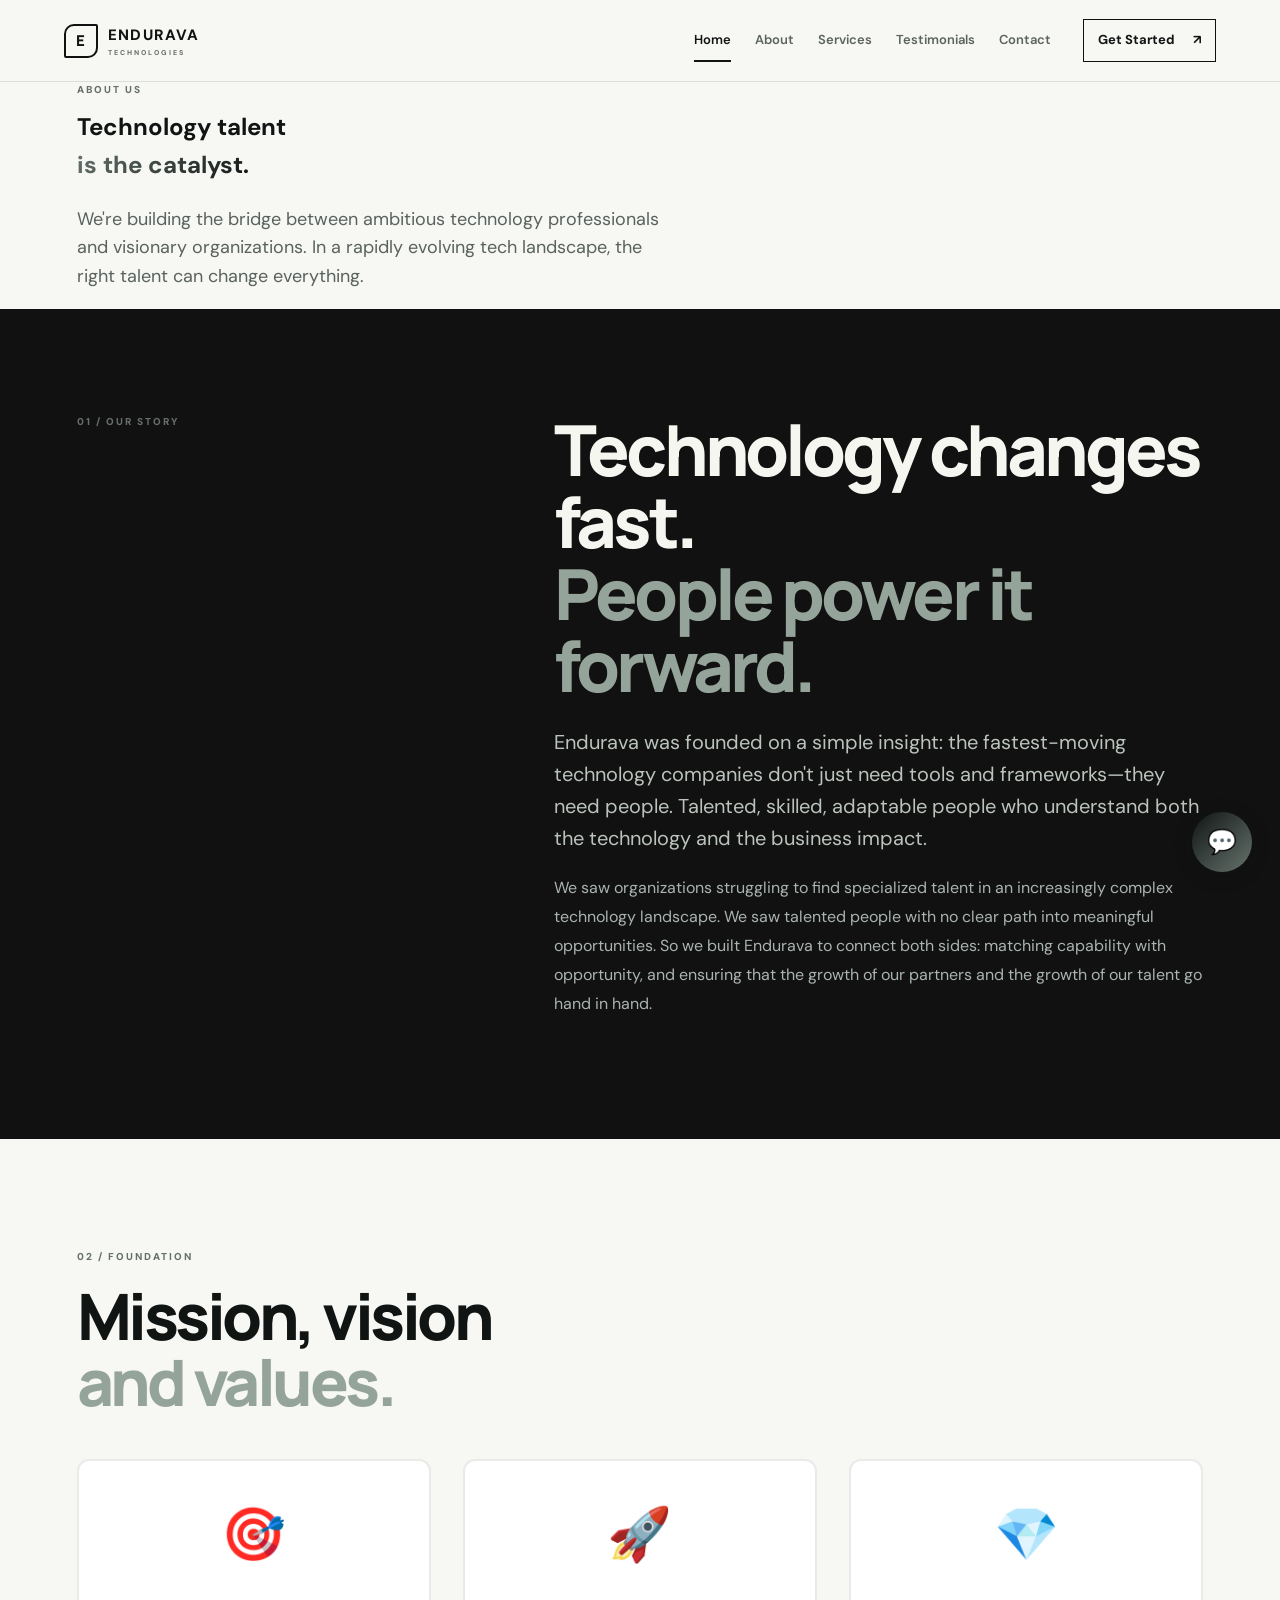
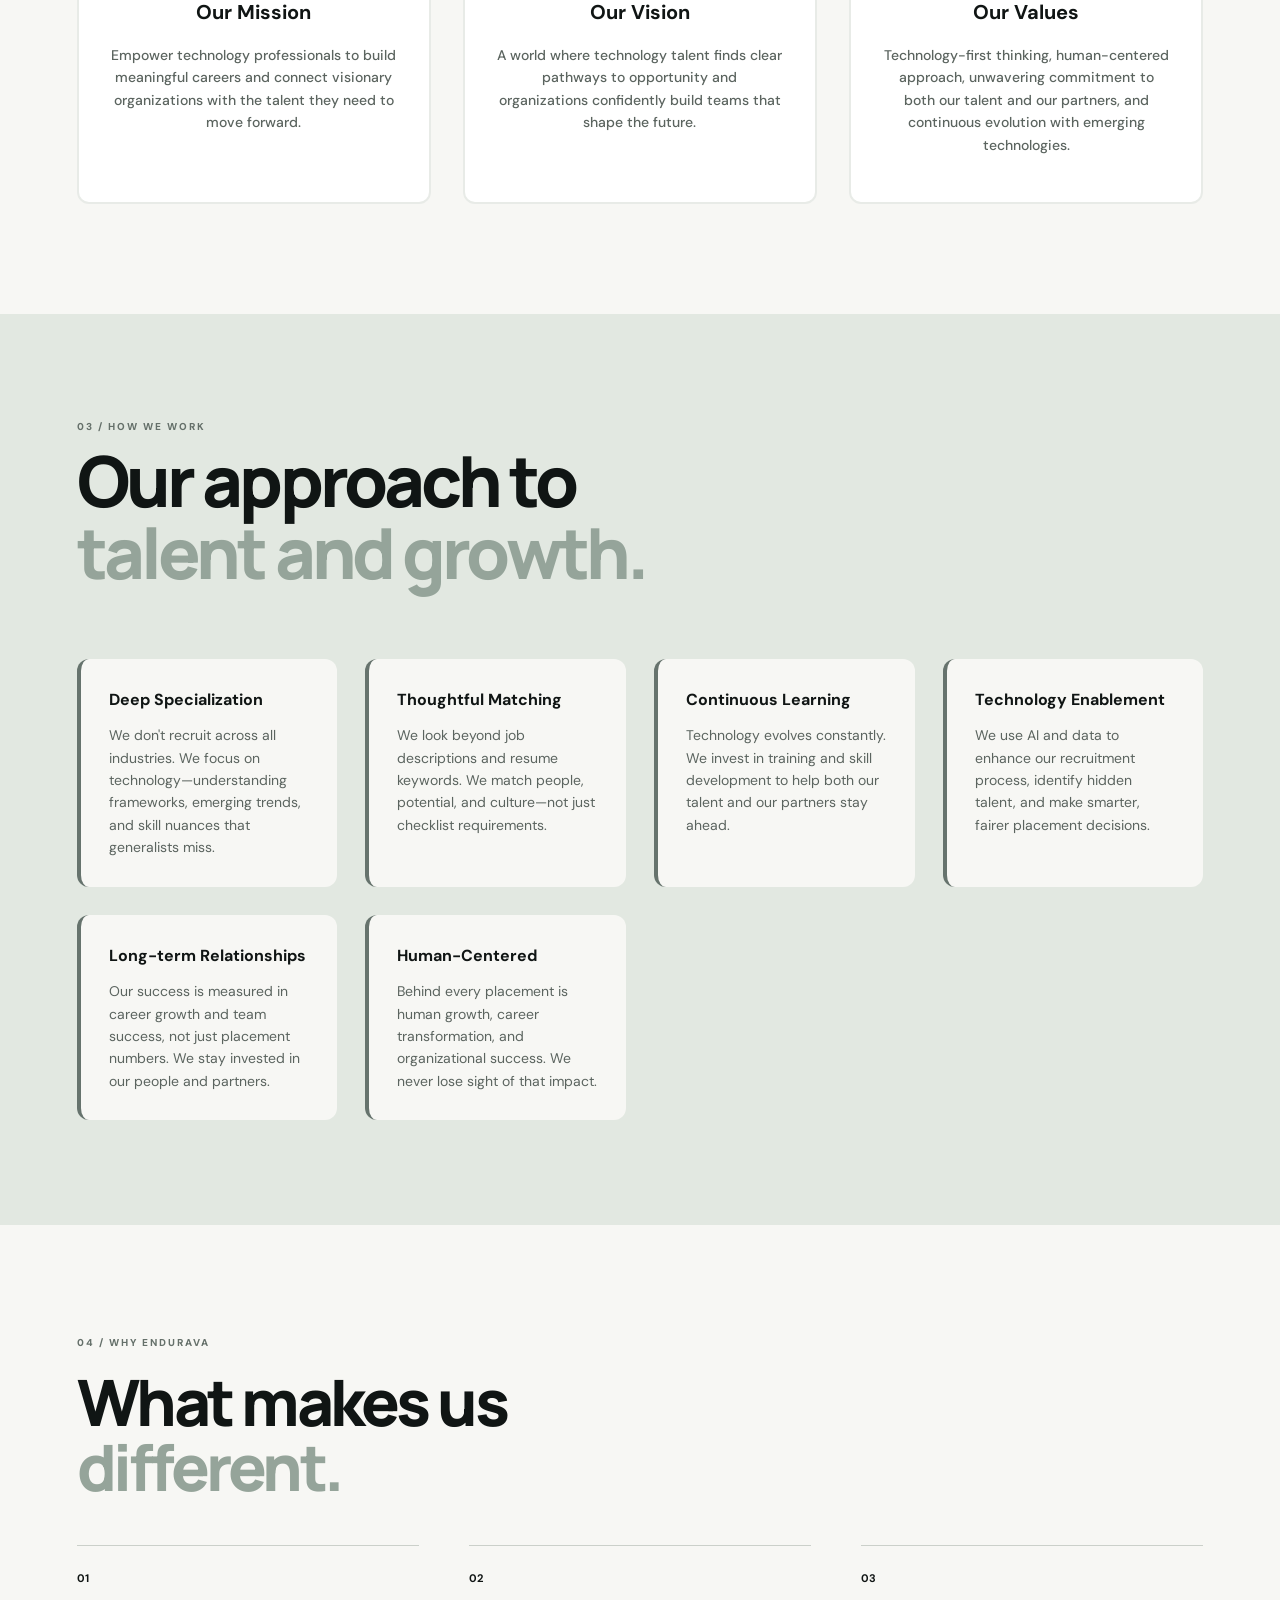
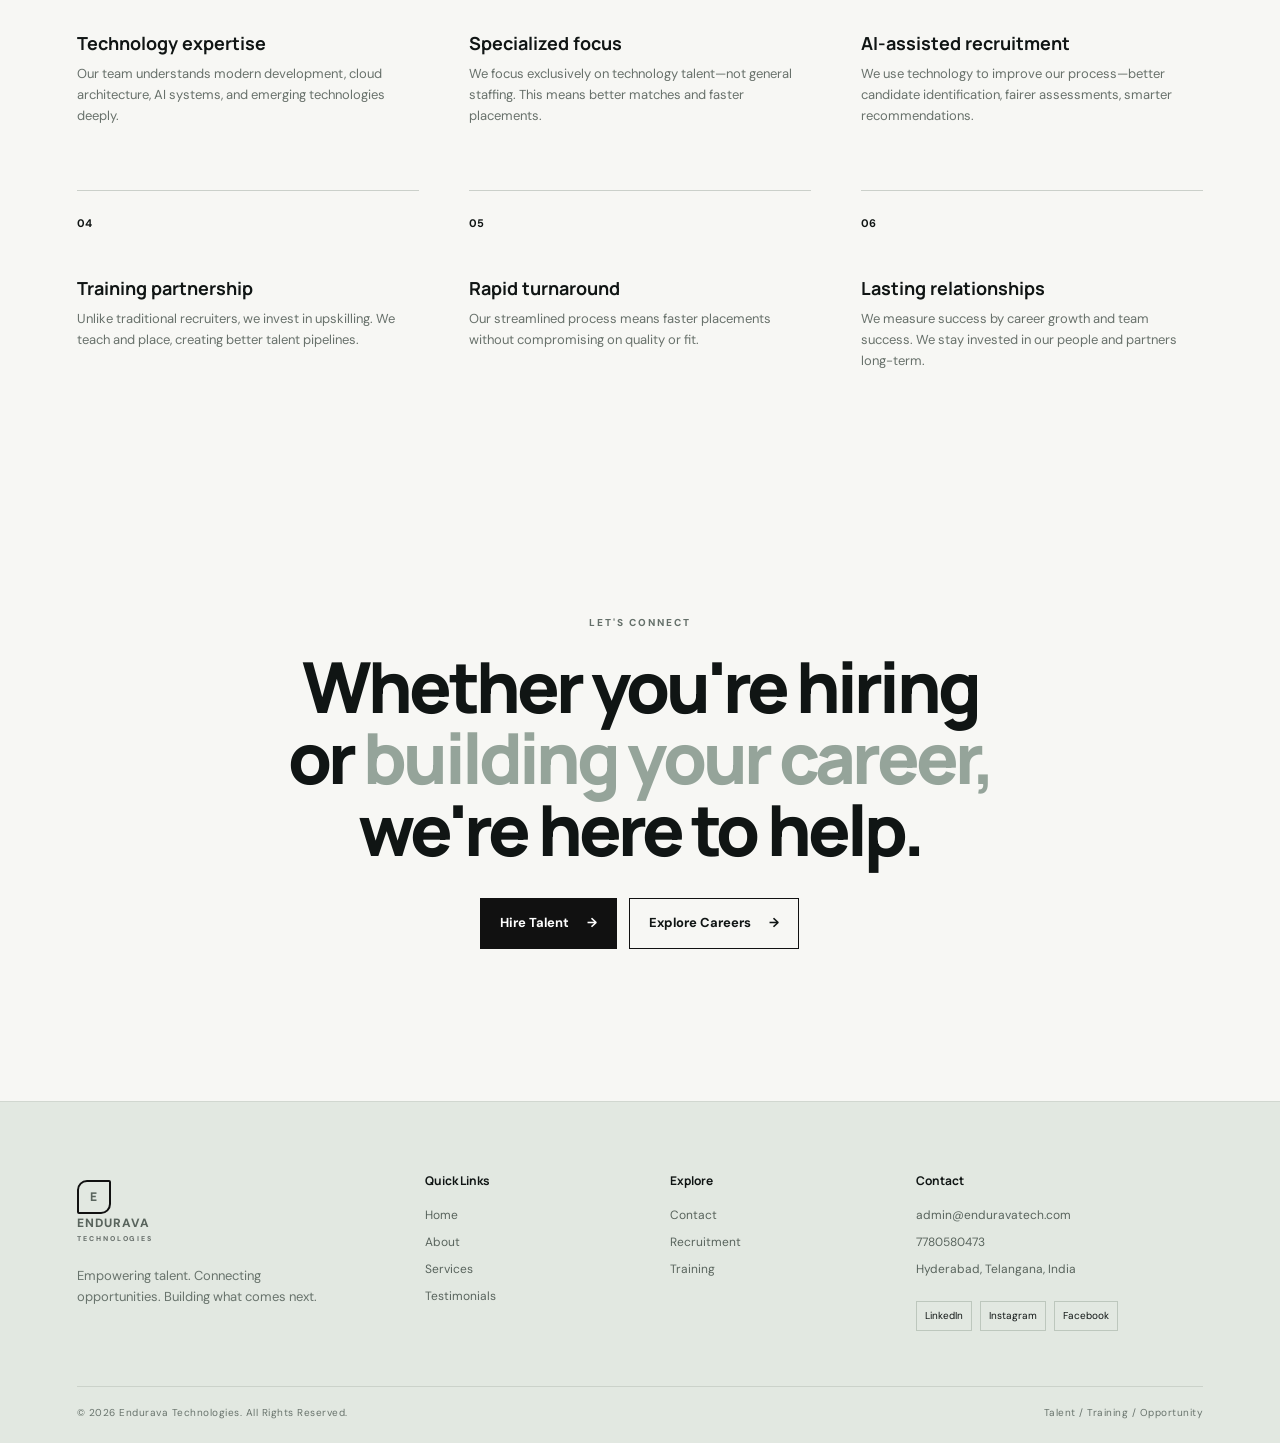
==== about/index.html @ 851b9e0e "Rebuild site with animated multi-page design and Cloudflare backend - Replace flat about/contact/cou" ====
<!DOCTYPE html>
<html lang="en">
<head>
  <meta charset="UTF-8">
  <meta name="viewport" content="width=device-width, initial-scale=1.0">
  <meta name="description" content="About Endurava Technologies - Modern technology recruitment and talent solutions company. Learn our mission, vision, and approach to connecting talent with opportunity.">
  <title>About Endurava Technologies | Mission, Vision & Approach</title>
  <link rel="preconnect" href="https://fonts.googleapis.com">
  <link rel="preconnect" href="https://fonts.gstatic.com" crossorigin>
  <link href="https://fonts.googleapis.com/css2?family=DM+Sans:wght@400;500;600;700&family=Manrope:wght@600;700;800&display=swap" rel="stylesheet">
  <link rel="stylesheet" href="../styles.css">
</head>
<body>
  <div data-scroll-progress></div>
  <div data-site-header></div>
  <main>
    <!-- PAGE HERO -->
    <section class="page-hero page-wrap">
      <p class="eyebrow" data-reveal="fade-in" data-reveal-delay="100">ABOUT US</p>
      <h1 data-reveal="slide-up" data-reveal-delay="200">Technology talent<br><span class="highlight">is the catalyst.</span></h1>
      <p class="hero-lead" data-reveal="fade-up" data-reveal-delay="300">We're building the bridge between ambitious technology professionals and visionary organizations. In a rapidly evolving tech landscape, the right talent can change everything.</p>
    </section>

    <!-- OUR STORY -->
    <section class="band band-dark">
      <div class="page-wrap intro-grid">
        <p class="section-label">01 / OUR STORY</p>
        <div>
          <h2>Technology changes fast.<br><span>People power it forward.</span></h2>
          <p class="large-copy">Endurava was founded on a simple insight: the fastest-moving technology companies don't just need tools and frameworks—they need people. Talented, skilled, adaptable people who understand both the technology and the business impact.</p>
          <p style="color:#aab4af;line-height:1.8">We saw organizations struggling to find specialized talent in an increasingly complex technology landscape. We saw talented people with no clear path into meaningful opportunities. So we built Endurava to connect both sides: matching capability with opportunity, and ensuring that the growth of our partners and the growth of our talent go hand in hand.</p>
        </div>
      </div>
    </section>

    <!-- MISSION, VISION, VALUES -->
    <section class="section page-wrap">
      <div class="section-heading">
        <div>
          <p class="section-label">02 / FOUNDATION</p>
          <h2>Mission, vision<br><span>and values.</span></h2>
        </div>
      </div>
      <div class="values-grid" data-stagger="120">
        <article class="value-card" data-stagger-item>
          <div class="value-icon">🎯</div>
          <h3>Our Mission</h3>
          <p style="margin-top:16px;font-size:14px;color:#5b645f;font-weight:500">Empower technology professionals to build meaningful careers and connect visionary organizations with the talent they need to move forward.</p>
        </article>
        <article class="value-card" data-stagger-item>
          <div class="value-icon">🚀</div>
          <h3>Our Vision</h3>
          <p style="margin-top:16px;font-size:14px;color:#5b645f;font-weight:500">A world where technology talent finds clear pathways to opportunity and organizations confidently build teams that shape the future.</p>
        </article>
        <article class="value-card" data-stagger-item>
          <div class="value-icon">💎</div>
          <h3>Our Values</h3>
          <p style="margin-top:16px;font-size:14px;color:#5b645f;font-weight:500">Technology-first thinking, human-centered approach, unwavering commitment to both our talent and our partners, and continuous evolution with emerging technologies.</p>
        </article>
      </div>
    </section>

    <!-- OUR APPROACH -->
    <section class="band band-sage">
      <div class="page-wrap">
        <div class="section-heading">
          <div>
            <p class="section-label">03 / HOW WE WORK</p>
            <h2>Our approach to<br><span>talent and growth.</span></h2>
          </div>
        </div>
        <div class="approach-grid" data-stagger="100">
          <div class="approach-item" data-stagger-item>
            <strong>Deep Specialization</strong>
            <p>We don't recruit across all industries. We focus on technology—understanding frameworks, emerging trends, and skill nuances that generalists miss.</p>
          </div>
          <div class="approach-item" data-stagger-item>
            <strong>Thoughtful Matching</strong>
            <p>We look beyond job descriptions and resume keywords. We match people, potential, and culture—not just checklist requirements.</p>
          </div>
          <div class="approach-item" data-stagger-item>
            <strong>Continuous Learning</strong>
            <p>Technology evolves constantly. We invest in training and skill development to help both our talent and our partners stay ahead.</p>
          </div>
          <div class="approach-item" data-stagger-item>
            <strong>Technology Enablement</strong>
            <p>We use AI and data to enhance our recruitment process, identify hidden talent, and make smarter, fairer placement decisions.</p>
          </div>
          <div class="approach-item" data-stagger-item>
            <strong>Long-term Relationships</strong>
            <p>Our success is measured in career growth and team success, not just placement numbers. We stay invested in our people and partners.</p>
          </div>
          <div class="approach-item" data-stagger-item>
            <strong>Human-Centered</strong>
            <p>Behind every placement is human growth, career transformation, and organizational success. We never lose sight of that impact.</p>
          </div>
        </div>
      </div>
    </section>

    <!-- WHY CHOOSE ENDURAVA -->
    <section class="section page-wrap">
      <div class="section-heading">
        <div>
          <p class="section-label">04 / WHY ENDURAVA</p>
          <h2>What makes us<br><span>different.</span></h2>
        </div>
      </div>
      <div class="benefit-grid" data-stagger="100">
        <div data-stagger-item>
          <strong>01</strong>
          <h3>Technology expertise</h3>
          <p>Our team understands modern development, cloud architecture, AI systems, and emerging technologies deeply.</p>
        </div>
        <div data-stagger-item>
          <strong>02</strong>
          <h3>Specialized focus</h3>
          <p>We focus exclusively on technology talent—not general staffing. This means better matches and faster placements.</p>
        </div>
        <div data-stagger-item>
          <strong>03</strong>
          <h3>AI-assisted recruitment</h3>
          <p>We use technology to improve our process—better candidate identification, fairer assessments, smarter recommendations.</p>
        </div>
        <div data-stagger-item>
          <strong>04</strong>
          <h3>Training partnership</h3>
          <p>Unlike traditional recruiters, we invest in upskilling. We teach and place, creating better talent pipelines.</p>
        </div>
        <div data-stagger-item>
          <strong>05</strong>
          <h3>Rapid turnaround</h3>
          <p>Our streamlined process means faster placements without compromising on quality or fit.</p>
        </div>
        <div data-stagger-item>
          <strong>06</strong>
          <h3>Lasting relationships</h3>
          <p>We measure success by career growth and team success. We stay invested in our people and partners long-term.</p>
        </div>
      </div>
    </section>

    <!-- CTA -->
    <section class="final-cta page-wrap">
      <p class="section-label">LET'S CONNECT</p>
      <h2>Whether you're hiring<br>or <span>building your career,</span><br>we're here to help.</h2>
      <div class="button-row">
        <a class="btn btn-dark" href="/services">Hire Talent <span>→</span></a>
        <a class="btn btn-line" href="/contact">Explore Careers <span>→</span></a>
      </div>
    </section>
  </main>

  <div data-site-footer></div>

  <script src="../animations.js"></script>
  <script src="../components.js"></script>
  <script src="../script.js"></script>
  <script src="../chatbot.js"></script>
</body>
</html>
---- styles.css ----
:root{--animation-duration:0.6s;--transition-duration:0.3s;--reveal-stagger:50ms}*{box-sizing:border-box}html{scroll-behavior:smooth}body{margin:0;background:#f7f7f4;color:#101514;font-family:"DM Sans",sans-serif;line-height:1.6}a{text-decoration:none;color:inherit}h1,h2,h3,p{margin-top:0}.page-wrap{width:min(1180px,88vw);margin:0 auto}.site-header{height:82px;position:sticky;top:0;z-index:20;background:#f7f7f4ed;border-bottom:1px solid #dcded9;backdrop-filter:blur(14px)}.header-inner{width:min(1280px,90vw);height:100%;margin:auto;display:flex;align-items:center;gap:32px}.brand{display:flex;align-items:center;gap:10px;font-size:15px;font-weight:800;letter-spacing:.08em;white-space:nowrap}.brand small{display:block;color:#68706c;font-size:7px;letter-spacing:.28em}.brand-mark{width:34px;height:34px;border:2px solid #111;display:grid;place-items:center;font-family:Manrope;font-weight:800;border-radius:10px 2px 10px 2px}.main-nav{display:flex;align-items:center;gap:24px;margin-left:auto;font-size:13px;font-weight:600}.main-nav a{position:relative;color:#5b645f}.main-nav a:hover,.main-nav a.active{color:#101514}.main-nav a.active:after{content:"";position:absolute;left:0;right:0;bottom:-11px;height:2px;background:#101514}.header-cta,.btn{display:inline-flex;align-items:center;justify-content:center;gap:18px;font-weight:700;font-size:13px}.header-cta{border:1px solid #111;padding:10px 14px}.menu-btn{display:none;background:none;border:0;padding:8px}.menu-btn span{display:block;width:24px;height:2px;background:#111;margin:5px}.home-hero{min-height:690px;display:grid;grid-template-columns:1.03fr .97fr;gap:min(7vw,94px);align-items:center;padding:76px 0}.hero-copy h1 span.highlight{background:linear-gradient(135deg,#66736d,#101514);-webkit-background-clip:text;-webkit-text-fill-color:transparent;background-clip:text}.hero-copy h1 em{font-style:normal;color:#66736d}.eyebrow,.section-label{font-size:10px;font-weight:800;letter-spacing:.2em;color:#65706a}.hero-copy h1,.section h2,.band h2,.final-cta h2{font-family:Manrope,sans-serif;font-weight:800;letter-spacing:-.055em;line-height:1.02}.hero-copy h1{font-size:clamp(48px,6.4vw,85px);margin:20px 0 25px}.hero-copy h1 em{color:#66736d;font-style:normal}.hero-lead{max-width:590px;font-size:18px;color:#59625e}.button-row{display:flex;gap:12px;flex-wrap:wrap;margin:32px 0}.btn{padding:14px 19px;border:1px solid #111}.btn-dark{background:#111;color:#fff}.btn-line{background:transparent}.btn-light{background:#f7f7f4;color:#111;border-color:#f7f7f4}.btn:hover,.header-cta:hover{transform:translateY(-2px)}.hero-proof{display:flex;gap:38px;margin-top:58px}.hero-proof div{display:flex;gap:11px;align-items:flex-start}.hero-proof strong,.card-number{font-size:10px}.hero-proof span{font-size:11px;line-height:1.25;color:#68716b}.hero-visual{height:510px;position:relative;overflow:hidden;background:#e2e8e1}.visual-grid{position:absolute;inset:0;background-image:linear-gradient(#fff8 1px,transparent 1px),linear-gradient(90deg,#fff8 1px,transparent 1px);background-size:40px 40px;transform:perspective(500px) rotateX(58deg) scale(1.5);transform-origin:center bottom}.visual-orbit{position:absolute;border:1px solid #738178;border-radius:50%;transform:rotate(-24deg)}.orbit-one{width:420px;height:210px;right:-65px;top:100px}.orbit-two{width:310px;height:155px;right:0;top:130px;transform:rotate(35deg)}.visual-panel{position:absolute;left:9%;top:16%;width:255px;padding:24px;background:#f7f7f4eb;border:1px solid #fff;box-shadow:0 20px 45px #0001}.visual-panel span{font-size:9px;letter-spacing:.18em}.visual-panel b{display:block;margin-top:30px;font:800 25px/1.05 Manrope}.visual-panel i{position:absolute;right:20px;bottom:17px;font-size:22px}.visual-node{position:absolute;width:17px;height:17px;border:4px solid #f7f7f4;background:#111;border-radius:50%;box-shadow:0 0 0 1px #111}.node-one{right:22%;top:28%}.node-two{right:39%;top:52%}.node-three{right:8%;top:65%;background:#758278}.band{padding:105px 0}.band-dark{background:#111;color:#f6f6f1}.band-sage{background:#e2e8e1}.intro-grid,.split-feature{display:grid;grid-template-columns:.7fr 1.3fr;gap:min(10vw,134px)}.band h2,.final-cta h2{font-size:clamp(44px,5.5vw,73px);margin:0 0 25px}.band h2 span,.section h2 span,.final-cta h2 span{color:#95a49a}.large-copy{font-size:20px;max-width:650px;color:#bac3bc}.dark-copy{color:#5e6962}.band-sage .large-copy{color:#5e6962}.text-link{display:inline-block;border-bottom:1px solid #111;padding-bottom:4px;font-size:13px;font-weight:700}.light-link{border-color:#aeb9b0;color:#f6f6f1}.section{padding-top:110px;padding-bottom:110px}.section-heading{display:flex;align-items:end;justify-content:space-between;gap:30px;margin-bottom:45px}.heading-note{max-width:290px;color:#68716b;font-size:13px}.section h2{font-size:clamp(42px,5vw,68px);margin:18px 0 0}.card-grid{display:grid;gap:0}.card-grid.four{grid-template-columns:repeat(4,1fr);border-top:1px solid #d4d8d2;border-left:1px solid #d4d8d2}.service-card{min-height:300px;padding:26px;border-right:1px solid #d4d8d2;border-bottom:1px solid #d4d8d2}.line-icon{font-size:30px;margin:38px 0 17px}.service-card h3,.benefit-grid h3{font:700 18px Manrope;margin-bottom:9px}.service-card p,.benefit-grid p{font-size:13px;color:#68716b}.benefit-grid{display:grid;grid-template-columns:repeat(3,1fr);gap:50px}.benefit-grid>div{border-top:1px solid #cbd0ca;padding-top:18px}.benefit-grid strong{font-size:11px}.benefit-grid h3{margin-top:42px}.dark-heading{margin-bottom:42px}.quote-grid{display:grid;grid-template-columns:repeat(2,1fr);gap:18px}.quote-grid blockquote{margin:0;padding:28px;background:#1b211e;border:1px solid #39423c}.stars{color:#c5d0c7;font-size:12px;letter-spacing:3px}.quote-grid p{font:600 20px/1.35 Manrope;margin:23px 0 35px}.quote-grid footer{display:flex;gap:15px;font-weight:700}.quote-grid footer small{color:#9eaaa1;font-weight:400}.final-cta{text-align:center;padding-top:120px;padding-bottom:120px}.final-cta h2{margin:20px 0}.final-cta>p:not(.section-label){max-width:480px;margin:0 auto;color:#647068}.final-cta .button-row{justify-content:center}.service-list{border-top:1px solid #ccd1cb}.service-detail-head>span{font-size:10px;font-weight:800;letter-spacing:.15em;color:#68736c}.service-detail-head .line-icon{margin-top:58px}.service-detail h2{font:800 clamp(34px,4vw,54px)/1.04 Manrope;letter-spacing:-.05em;margin:0 0 20px}.service-detail h2 span{color:#66736d}.service-detail p{max-width:580px;color:#68736c}.service-detail ul{display:flex;gap:18px;flex-wrap:wrap;padding:0;margin:25px 0 0;list-style:none;color:#424c46;font-size:12px}.service-detail li{border-left:2px solid #a7b3aa;padding-left:10px}.mission-grid,.value-grid,.process-grid,.metric-grid,.story-grid{display:grid;gap:0}.mission-grid{grid-template-columns:repeat(3,1fr);margin-top:70px}.mission-grid>div,.value-grid article{border-top:1px solid #ccd1cb;padding:18px 28px 0 0}.mission-grid h3,.value-grid h3,.process-grid h3{font:700 18px Manrope;margin:35px 0 8px}.mission-grid p,.value-grid p,.process-grid p{font-size:13px;color:#68736c}.value-grid{grid-template-columns:repeat(3,1fr);border-top:0;gap:48px 35px}.value-grid article b{font-size:11px}.process-grid{grid-template-columns:repeat(5,1fr);gap:18px}.process-grid>div{border-top:1px solid #4b554e;padding-top:17px}.process-grid b{font-size:11px;color:#b7c4ba}.process-grid h3{font-size:15px;margin-top:35px}.process-grid p{color:#aeb9b0}.course-grid{display:grid;grid-template-columns:repeat(3,1fr);gap:18px}.course-grid.compact{grid-template-columns:repeat(3,1fr)}.course-card{min-height:400px;padding:25px;border:1px solid #d4d8d2;display:flex;flex-direction:column}.course-card h3{font:700 23px Manrope;margin:40px 0 10px}.course-card>p{color:#68736c;font-size:14px}.course-meta{display:grid;gap:4px;border-top:1px solid #d4d8d2;border-bottom:1px solid #d4d8d2;padding:13px 0;margin:22px 0;font-size:11px;color:#68736c}.skill-tags{display:flex;gap:6px;flex-wrap:wrap;margin-bottom:28px}.skill-tags span{padding:5px 8px;background:#e2e8e1;color:#59645d;font-size:10px}.course-card .text-link{margin-top:auto;width:max-content}.course-grid.compact .course-card{min-height:280px}.metric-grid{grid-template-columns:repeat(4,1fr);border-top:1px solid #414b44;border-left:1px solid #414b44}.metric-grid>div{padding:25px;border-right:1px solid #414b44;border-bottom:1px solid #414b44}.metric-grid strong{display:block;font:800 43px Manrope;color:#d1ddd3}.metric-grid span{display:block;margin-top:24px;font-size:12px}.metric-grid small{color:#9eaaa1}.story-grid{grid-template-columns:repeat(3,1fr);gap:18px}.story-card{padding:28px;border:1px solid #d4d8d2}.story-card>p{font:600 18px/1.4 Manrope;margin:25px 0 50px}.story-card footer{display:grid;gap:3px;font-size:13px}.story-card footer span{color:#68736c;font-size:11px}.light-quotes blockquote{background:#eef1ed;border-color:#d5dbd4;color:#101514}.light-quotes footer{color:#101514}.light-quotes footer small{color:#68736c}.contact-layout{display:grid;grid-template-columns:1fr 1fr;gap:min(10vw,134px)}.contact-layout h2{font-size:clamp(45px,5vw,68px)}.contact-details{margin:45px 0}.contact-details>div{border-top:1px solid #ccd1cb;padding:15px 0}.contact-details span{display:block;font-size:10px;letter-spacing:.14em;text-transform:uppercase;color:#68736c}.contact-details a,.contact-details p{display:block;margin:4px 0 0;font-weight:600}.map-placeholder{height:190px;background:#e2e8e1;padding:24px;display:flex;flex-direction:column;justify-content:end;position:relative;overflow:hidden}.map-placeholder:before{content:"";position:absolute;inset:0;background-image:linear-gradient(35deg,transparent 49%,#ffffff99 50%,transparent 51%),linear-gradient(125deg,transparent 49%,#ffffff99 50%,transparent 51%);background-size:80px 80px}.map-placeholder>*{position:relative}.map-placeholder span{font-size:9px;letter-spacing:.16em}.map-placeholder strong{font:700 20px Manrope;margin-top:6px}.map-placeholder small{color:#68736c;font-size:11px}.enquiry-form{display:grid;gap:20px}.enquiry-form label{font-size:11px;font-weight:700;letter-spacing:.08em}.enquiry-form input,.enquiry-form select,.enquiry-form textarea{display:block;width:100%;border:0;border-bottom:1px solid #aeb5b0;background:transparent;padding:12px 0;font:inherit;outline:none;resize:vertical}.enquiry-form input:focus,.enquiry-form select:focus,.enquiry-form textarea:focus{border-color:#111}.form-message{display:none;color:#526057;font-size:13px;border-left:2px solid #7b8c80;padding-left:12px}.form-message.visible{display:block}.form-honeypot{position:absolute;left:-9999px;width:1px;height:1px;opacity:0}.courses-loading,.courses-empty,.courses-error{grid-column:1/-1;text-align:center;padding:40px 20px;color:#68736c;font-size:14px}.courses-error{color:#b3261e}.site-footer{background:#e2e8e1;border-top:1px solid #d1d7d0;padding:70px 0 22px}.footer-grid{display:grid;grid-template-columns:1.5fr 1fr 1fr 1.4fr;gap:40px}.footer-brand{display:inline-flex}.footer-grid>div>p{color:#68736c;max-width:260px;font-size:13px;margin-top:22px}.footer-grid h3{font:700 12px Manrope;margin:0 0 17px}.footer-grid>div>a,.footer-grid>div>span{display:block;color:#59645d;font-size:12px;margin:8px 0}.socials{display:flex;gap:8px;margin-top:22px}.socials span{border:1px solid #bdc7bd;padding:6px 8px;font-size:10px!important}.footer-bottom{display:flex;justify-content:space-between;border-top:1px solid #cbd2ca;margin-top:55px;padding-top:18px;color:#68736c;font-size:10px;letter-spacing:.05em}@media(max-width:950px){.main-nav{gap:14px}.header-inner{gap:16px}.header-cta{padding:9px 11px}.home-hero{gap:4vw}.card-grid.four{grid-template-columns:repeat(2,1fr)}.course-grid{grid-template-columns:repeat(2,1fr)}.process-grid{grid-template-columns:repeat(3,1fr);row-gap:35px}}@media(max-width:760px){.site-header{height:72px}.header-inner{width:90vw}.main-nav{display:none;position:absolute;left:0;right:0;top:72px;padding:23px 5vw;background:#f7f7f4;border-bottom:1px solid #dcded9;flex-direction:column;align-items:flex-start;gap:18px;box-shadow:0 15px 25px #0000000b}.main-nav.open{display:flex}.main-nav a.active:after{bottom:-5px}.menu-btn{display:block;margin-left:auto}.header-cta{display:none}.home-hero{display:block;padding:64px 0 72px}.page-hero{padding:70px 0 65px}.hero-copy h1,.page-hero h1{font-size:clamp(46px,13vw,74px)}.hero-visual{height:350px;margin-top:45px}.hero-proof{gap:18px;margin-top:45px}.intro-grid,.split-feature,.service-detail,.contact-layout{grid-template-columns:1fr;gap:35px}.band,.section{padding:75px 0}.section-heading{display:block}.section-heading>.text-link{margin-top:20px}.card-grid.four,.benefit-grid,.quote-grid,.mission-grid,.value-grid,.course-grid,.course-grid.compact,.metric-grid,.story-grid{grid-template-columns:1fr}.service-card{min-height:240px}.benefit-grid{gap:25px}.benefit-grid h3{margin-top:25px}.service-detail-head .line-icon{margin-top:25px}.process-grid{grid-template-columns:1fr 1fr}.footer-grid{grid-template-columns:1fr 1fr;gap:35px}.footer-grid>div:first-child{grid-column:1/-1}.footer-bottom{display:block;line-height:2}.footer-bottom span{display:block}}

/* ========================================
   ANIMATION KEYFRAMES & UTILITY CLASSES
   ======================================== */

/* Scroll Progress Bar */
[data-scroll-progress]{position:fixed;top:0;left:0;height:3px;background:linear-gradient(90deg,#101514,#66736d);z-index:999;width:0;transition:width .1s linear}

/* Reveal Animation Classes */
[data-reveal]{opacity:0}[data-reveal].revealed{opacity:1}

/* Fade Up */
@keyframes fadeUp{from{opacity:0;transform:translateY(30px)}to{opacity:1;transform:translateY(0)}}
.reveal-fade-up{animation:fadeUp var(--animation-duration) cubic-bezier(.34,1.56,.64,1) forwards}

/* Slide Up */
@keyframes slideUp{from{opacity:0;transform:translateY(50px)}to{opacity:1;transform:translateY(0)}}
.reveal-slide-up{animation:slideUp var(--animation-duration) cubic-bezier(.34,1.56,.64,1) forwards}

/* Slide Left */
@keyframes slideLeft{from{opacity:0;transform:translateX(-50px)}to{opacity:1;transform:translateX(0)}}
.reveal-slide-left{animation:slideLeft var(--animation-duration) cubic-bezier(.34,1.56,.64,1) forwards}

/* Slide Right */
@keyframes slideRight{from{opacity:0;transform:translateX(50px)}to{opacity:1;transform:translateX(0)}}
.reveal-slide-right{animation:slideRight var(--animation-duration) cubic-bezier(.34,1.56,.64,1) forwards}

/* Scale In */
@keyframes scaleIn{from{opacity:0;transform:scale(.95)}to{opacity:1;transform:scale(1)}}
.reveal-scale-in{animation:scaleIn var(--animation-duration) cubic-bezier(.34,1.56,.64,1) forwards}

/* Fade In */
@keyframes fadeIn{from{opacity:0}to{opacity:1}}
.reveal-fade-in{animation:fadeIn var(--animation-duration) ease-out forwards}

/* Stagger Container */
[data-stagger]{--stagger-delay:var(--reveal-stagger)}[data-stagger-item]{opacity:0}[data-stagger-item].revealed{opacity:1}

/* Count Up Animation */
@keyframes countUp{from{opacity:0}to{opacity:1}}[data-count]{animation:countUp var(--animation-duration) ease-out forwards}

/* Button Hover Effects */
.btn{position:relative;overflow:hidden;transition:all var(--transition-duration) ease-out}.btn:hover{transform:translateY(-2px)}.btn span{display:inline-flex;align-items:center;transition:transform var(--transition-duration) ease-out}.btn:hover span{transform:translateX(4px)}

/* Link Hover Effect - Animated Underline */
.text-link{position:relative;display:inline-flex;align-items:center;gap:8px;color:#101514;transition:color var(--transition-duration) ease-out}.text-link::after{content:"";position:absolute;bottom:-2px;left:0;width:0;height:2px;background:currentColor;transition:width var(--transition-duration) ease-out}.text-link:hover::after{width:100%}

/* Card Hover Effects */
.service-card,.course-card,.testimonial-card{transition:all var(--transition-duration) ease-out}.service-card:hover,.course-card:hover,.testimonial-card:hover{transform:translateY(-4px)}.service-card:hover .line-icon,.course-card:hover .line-icon{animation:iconBounce .6s ease-out}

/* Icon Bounce Animation */
@keyframes iconBounce{0%{transform:translateY(0)}50%{transform:translateY(-8px)}100%{transform:translateY(0)}}.line-icon{display:inline-block;transition:transform var(--transition-duration) ease-out}

/* Marquee Animation */
@keyframes marquee{0%{transform:translateX(0)}100%{transform:translateX(-50%)}}[data-marquee]{display:flex;gap:24px;overflow:hidden;mask-image:linear-gradient(90deg,transparent 0%,#000 10%,#000 90%,transparent 100%)}.marquee-item{flex-shrink:0;animation:marquee 60s linear infinite;animation-play-state:running}

/* Rotating Icon Animation */
@keyframes spin{0%{transform:rotate(0deg)}100%{transform:rotate(360deg)}}.animate-spin{animation:spin 2s linear infinite}

/* Pulse Animation */
@keyframes pulse{0%,100%{opacity:1}50%{opacity:.5}}.animate-pulse{animation:pulse 2s cubic-bezier(.4,0,.6,1) infinite}

/* Gradient Animation */
@keyframes gradientShift{0%{background-position:0% 50%}50%{background-position:100% 50%}100%{background-position:0% 50%}}.animate-gradient{background-size:200% 200%;animation:gradientShift 6s ease infinite}

/* Float Animation */
@keyframes float{0%,100%{transform:translateY(0px)}50%{transform:translateY(-20px)}}.animate-float{animation:float 6s ease-in-out infinite}

/* Accessibility: Respect Reduced Motion */
@media(prefers-reduced-motion:reduce){*,*::before,*::after{animation-duration:.01ms !important;animation-iteration-count:1 !important;transition-duration:.01ms !important;scroll-behavior:auto !important}}

/* Audience Path Cards */
.audience-path{display:grid;grid-template-columns:repeat(auto-fit,minmax(300px,1fr));gap:32px;margin-top:40px}.audience-card{background:#fff;border:2px solid #e8ebe7;border-radius:16px;padding:40px;display:flex;flex-direction:column;transition:all var(--transition-duration) ease-out;position:relative;overflow:hidden}.audience-card::before{content:"";position:absolute;top:0;left:0;right:0;height:4px;background:linear-gradient(90deg,#101514,#66736d);transform:scaleX(0);transform-origin:left;transition:transform var(--transition-duration) ease-out}.audience-card:hover::before{transform:scaleX(1)}.audience-card:hover{border-color:#101514;transform:translateY(-8px);box-shadow:0 20px 40px rgba(16,21,20,.1)}.audience-card-icon{font-size:48px;margin-bottom:20px}.audience-card-content{flex:1}.audience-card-content h3{font-size:24px;font-weight:700;margin-bottom:12px;color:#101514}.audience-card-content p{color:#5b645f;margin-bottom:20px;font-size:15px}.audience-benefits{display:flex;flex-direction:column;gap:12px;margin-bottom:30px}.audience-benefits span{font-size:13px;color:#5b645f;font-weight:500}




/* Technology Marquee Section */
.band-tech-marquee{background:#f7f7f4;padding:60px 0}.marquee-wrapper{display:flex;gap:24px;overflow:hidden;mask-image:linear-gradient(90deg,transparent 0%,#000 10%,#000 90%,transparent 100%);width:100%}.marquee-item{flex-shrink:0;animation:marquee 80s linear infinite}.tech-tag{display:inline-block;background:#101514;color:#fff;padding:12px 20px;border-radius:24px;font-size:13px;font-weight:600;letter-spacing:.05em;white-space:nowrap;transition:all var(--transition-duration) ease-out}.marquee-item:hover .tech-tag{background:#66736d;transform:scale(1.05)}

/* Highlight gradient text */
.highlight{background:linear-gradient(135deg,#66736d,#101514);-webkit-background-clip:text;-webkit-text-fill-color:transparent;background-clip:text}



/* Recruitment Process Steps */
.recruitment-process{display:grid;grid-template-columns:repeat(auto-fit,minmax(140px,1fr));gap:24px;margin-top:40px}.process-step{background:#fff;padding:30px 20px;border-radius:12px;border:2px solid #e8ebe7;text-align:center;transition:all var(--transition-duration) ease-out;position:relative}.process-step:hover{border-color:#101514;transform:translateY(-4px);box-shadow:0 12px 24px rgba(16,21,20,.08)}.step-number{font-size:28px;font-weight:700;color:#66736d;margin-bottom:12px}.process-step h3{font-size:16px;font-weight:700;margin:12px 0;color:#101514}.process-step p{font-size:13px;color:#5b645f;margin:0;line-height:1.5}

/* Service Detail List */
.service-list{display:grid;gap:48px;margin-top:40px}.service-detail{padding:40px;background:#fff;border-radius:16px;border-left:4px solid #66736d;transition:all var(--transition-duration) ease-out}.service-detail:hover{border-left-color:#101514;transform:translateX(4px);box-shadow:0 16px 32px rgba(16,21,20,.08)}.service-detail-head{display:flex;justify-content:space-between;align-items:flex-start;margin-bottom:24px;gap:16px}.service-detail-head span{font-size:12px;font-weight:700;letter-spacing:.1em;color:#65706a}.service-detail-head .line-icon{font-size:24px;color:#66736d}.service-detail h2{margin:0 0 16px 0;font-size:clamp(20px,4vw,28px)}.service-detail p{color:#5b645f;margin-bottom:20px}.service-detail ul{list-style:none;padding:0;margin:0}.service-detail li{padding-left:24px;margin-bottom:12px;position:relative;color:#5b645f;font-size:14px}.service-detail li::before{content:'✓';position:absolute;left:0;color:#66736d;font-weight:700}


/* About Page Components */
.values-grid{display:grid;grid-template-columns:repeat(auto-fit,minmax(280px,1fr));gap:32px;margin-top:40px}.value-card{background:#fff;padding:32px;border-radius:12px;border:2px solid #e8ebe7;text-align:center;transition:all var(--transition-duration) ease-out}.value-card:hover{border-color:#101514;transform:translateY(-8px);box-shadow:0 20px 40px rgba(16,21,20,.08)}.value-icon{font-size:52px;margin-bottom:20px;display:block}.value-card h3{font-size:20px;font-weight:700;color:#101514;margin:0 0 12px 0}

.approach-grid{display:grid;grid-template-columns:repeat(auto-fit,minmax(240px,1fr));gap:28px;margin-top:40px}.approach-item{background:#f7f7f4;padding:28px;border-radius:12px;border-left:4px solid #66736d;transition:all var(--transition-duration) ease-out}.approach-item:hover{border-left-color:#101514;background:#fff;transform:translateX(4px)}.approach-item strong{display:block;font-size:16px;color:#101514;margin-bottom:12px;font-weight:700}.approach-item p{color:#5b645f;font-size:14px;margin:0;line-height:1.6}


/* Contact Page Styles */
.contact-path-selector{display:grid;grid-template-columns:repeat(auto-fit,minmax(200px,1fr));gap:20px;margin-top:32px}

.contact-option{display:flex;align-items:flex-start;gap:16px;padding:20px;background:#fff;border:2px solid #e8ebe7;border-radius:12px;cursor:pointer;transition:all var(--transition-duration) ease-out;position:relative}

.contact-option input[type='radio']{margin-top:4px;cursor:pointer;width:20px;height:20px;accent-color:#101514}

.contact-option:hover{border-color:#101514;background:#fafaf8;transform:translateY(-2px)}

.contact-option input[type='radio']:checked + .option-content{color:#101514}

.contact-option input[type='radio']:checked ~ *{color:#101514}

.contact-option h3{font-size:16px;font-weight:700;margin:0 0 6px 0;color:#101514}

.contact-option p{font-size:13px;color:#5b645f;margin:0}

/* Contact Forms */
.contact-form-section{margin-top:48px;padding:40px;background:#fff;border-radius:16px;border:2px solid #e8ebe7}

.contact-form{display:grid;gap:24px}

.form-group{display:flex;flex-direction:column;gap:8px}

.form-group label{font-weight:600;font-size:14px;color:#101514}

.form-group input,.form-group textarea,.form-group select{padding:12px 16px;border:1px solid #dcded9;border-radius:8px;font-family:inherit;font-size:14px;background:#f7f7f4;transition:all var(--transition-duration) ease-out}

.form-group input:focus,.form-group textarea:focus,.form-group select:focus{outline:none;border-color:#101514;background:#fff;box-shadow:0 0 0 3px rgba(101,112,106,.1)}

.checkbox-group{display:flex;flex-direction:column;gap:12px}

.checkbox-group label{display:flex;align-items:center;gap:8px;font-weight:400;cursor:pointer}

.checkbox-group input[type='checkbox']{width:18px;height:18px;cursor:pointer;accent-color:#101514}

.contact-info-grid{display:grid;grid-template-columns:repeat(auto-fit,minmax(200px,1fr));gap:32px;margin-top:40px}

.info-card{padding:32px;background:#f7f7f4;border-radius:12px;transition:all var(--transition-duration) ease-out}

.info-card:hover{background:#fff;transform:translateY(-4px)}

.info-card h3{font-size:18px;font-weight:700;margin:0;color:#101514}


/* Testimonials Styles */
.stories-grid{display:grid;grid-template-columns:repeat(auto-fit,minmax(280px,1fr));gap:32px;margin-top:40px}

.story-card{background:#fff;padding:32px;border-radius:12px;border:2px solid #e8ebe7;transition:all var(--transition-duration) ease-out}

.story-card:hover{border-color:#101514;transform:translateY(-8px);box-shadow:0 24px 48px rgba(16,21,20,.12)}

.story-header{margin-bottom:24px;padding-bottom:20px;border-bottom:1px solid #e8ebe7}

.story-header h3{font-size:18px;font-weight:700;color:#101514;margin:0 0 12px 0}

.story-meta{display:flex;gap:8px;flex-wrap:wrap}

.story-tag{display:inline-block;font-size:11px;font-weight:700;letter-spacing:.05em;padding:6px 12px;background:#f0f0ed;color:#65706a;border-radius:20px;text-transform:uppercase}

.story-card blockquote{margin:0;padding:0}

.story-card .stars{font-size:14px;color:#ffc107;letter-spacing:2px;margin-bottom:12px;display:block}

.story-card blockquote p{color:#5b645f;font-size:14px;line-height:1.7;margin:12px 0;font-style:italic}

.story-card footer{margin-top:20px;padding-top:16px;border-top:1px solid #e8ebe7}

.story-card footer strong{display:block;color:#101514;font-weight:700;margin-bottom:4px}

.story-card footer span{display:block;color:#65706a;font-size:13px;font-weight:600}

.story-card footer small{display:block;color:#aab4af;font-size:12px;margin-top:4px}

/* Impact Stats */
.impact-grid{display:grid;grid-template-columns:repeat(auto-fit,minmax(180px,1fr));gap:32px;margin-top:40px}

.impact-stat{text-align:center;padding:32px;background:#f7f7f4;border-radius:12px;transition:all var(--transition-duration) ease-out}

.impact-stat:hover{background:#fff;transform:translateY(-4px)}

.stat-number{font-size:clamp(36px,8vw,64px);font-weight:800;color:#101514;margin-bottom:12px;display:block}

.stat-label{font-size:13px;color:#5b645f;font-weight:600;letter-spacing:.05em;margin:0;text-transform:uppercase}


/* ========================================
   CHATBOT STYLES
   ======================================== */

#eva-chat-container{font-family:inherit}

.chat-toggle-btn{position:fixed;bottom:28px;right:28px;width:60px;height:60px;border-radius:50%;background:linear-gradient(135deg,#101514,#66736d);border:none;cursor:pointer;display:flex;align-items:center;justify-content:center;font-size:24px;box-shadow:0 4px 20px rgba(16,21,20,.2);z-index:999;transition:all .3s ease;animation:float 3s ease-in-out infinite}.chat-toggle-btn:hover{transform:scale(1.1);box-shadow:0 8px 30px rgba(16,21,20,.3)}.chat-toggle-btn.active{background:linear-gradient(135deg,#66736d,#101514)}.chat-badge{position:absolute;top:8px;right:8px;width:10px;height:10px;background:#ff6b6b;border-radius:50%;font-size:6px;color:#fff;display:flex;align-items:center;justify-content:center;animation:pulse 2s infinite}.chat-nudge{position:fixed;bottom:96px;right:28px;background:#101514;color:#fff;padding:10px 16px;border-radius:20px 20px 4px 20px;font-size:13px;font-weight:600;white-space:nowrap;box-shadow:0 8px 24px rgba(16,21,20,.25);z-index:999;cursor:pointer;animation:fadeUp .4s ease}

.chat-window{position:fixed;bottom:100px;right:28px;width:360px;max-width:90vw;height:600px;max-height:80vh;background:#fff;border-radius:16px;box-shadow:0 8px 32px rgba(16,21,20,.15);display:flex;flex-direction:column;z-index:998;animation:chatSlideUp .3s ease;border:1px solid #e8ebe7}@media(max-width:480px){.chat-window{width:calc(100vw - 32px);bottom:calc(28px + 60px + 20px);right:16px;left:16px}.chat-nudge{right:16px;max-width:calc(100vw - 90px);white-space:normal}}

@keyframes chatSlideUp{from{transform:translateY(20px);opacity:0}to{transform:translateY(0);opacity:1}}

.chat-header{background:linear-gradient(135deg,#101514,#66736d);color:#fff;padding:20px;border-radius:16px 16px 0 0;display:flex;justify-content:space-between;align-items:flex-start;gap:16px}.chat-header h3{margin:0;font-size:18px;font-weight:700}.chat-header p{margin:4px 0 0 0;font-size:12px;opacity:.8}.chat-close-btn{background:none;border:none;color:#fff;font-size:24px;cursor:pointer;padding:0;width:24px;height:24px;display:flex;align-items:center;justify-content:center;transition:transform .2s}.chat-close-btn:hover{transform:scale(1.2)}

.chat-messages{flex:1;overflow-y:auto;padding:20px;display:flex;flex-direction:column;gap:12px;background:#fafaf8}

.chat-messages::-webkit-scrollbar{width:6px}.chat-messages::-webkit-scrollbar-track{background:transparent}.chat-messages::-webkit-scrollbar-thumb{background:#dcded9;border-radius:3px}.chat-messages::-webkit-scrollbar-thumb:hover{background:#aab4af}

.chat-message{display:flex;gap:8px;align-items:flex-start;animation:fadeUp .3s ease}

.user-message{justify-content:flex-end}.user-message .message-content{background:#101514;color:#fff;padding:12px 16px;border-radius:12px;border-radius:12px 0 12px 12px;max-width:85%;word-wrap:break-word;font-size:14px}

.bot-message{justify-content:flex-start}.message-avatar{width:32px;height:32px;flex-shrink:0;display:flex;align-items:center;justify-content:center;font-size:18px}.bot-message .message-content{background:#e8ebe7;color:#101514;padding:12px 16px;border-radius:12px;border-radius:0 12px 12px 12px;max-width:85%;word-wrap:break-word;font-size:14px;line-height:1.5}

.chat-input-area{padding:16px;border-top:1px solid #e8ebe7;background:#fff;border-radius:0 0 16px 16px}

.chat-input{width:100%;padding:12px 16px;border:1px solid #dcded9;border-radius:8px;font-family:inherit;font-size:14px;background:#f7f7f4;transition:all .2s ease;margin-bottom:10px}

.chat-input:focus{outline:none;border-color:#101514;background:#fff;box-shadow:0 0 0 3px rgba(101,112,106,.1)}

.chat-quick-replies{display:grid;grid-template-columns:1fr;gap:8px}

.quick-reply-btn{background:#f7f7f4;border:1px solid #dcded9;padding:10px 14px;border-radius:8px;cursor:pointer;font-size:13px;font-weight:600;color:#101514;transition:all .2s ease;text-align:left;white-space:normal}.quick-reply-btn:hover{background:#e8ebe7;border-color:#101514;transform:translateX(4px)}.quick-reply-btn:active{transform:scale(.98)}
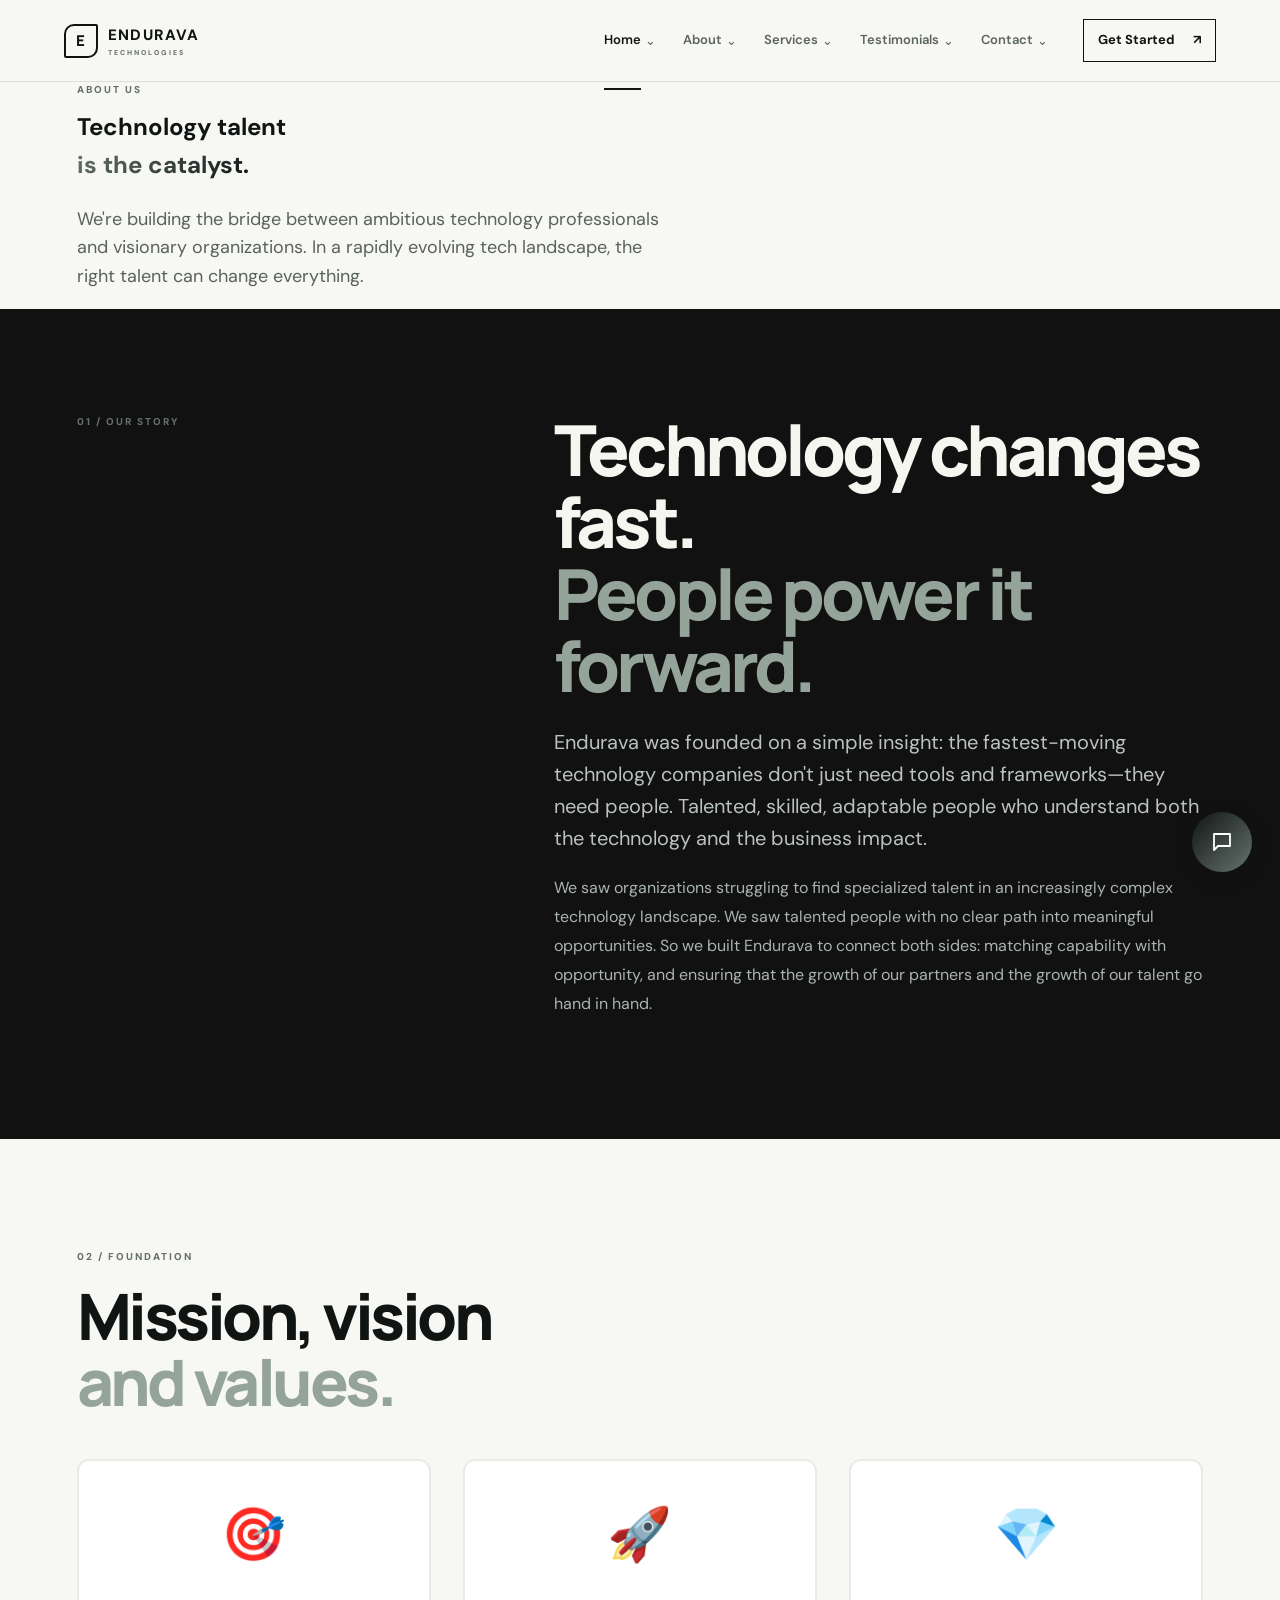
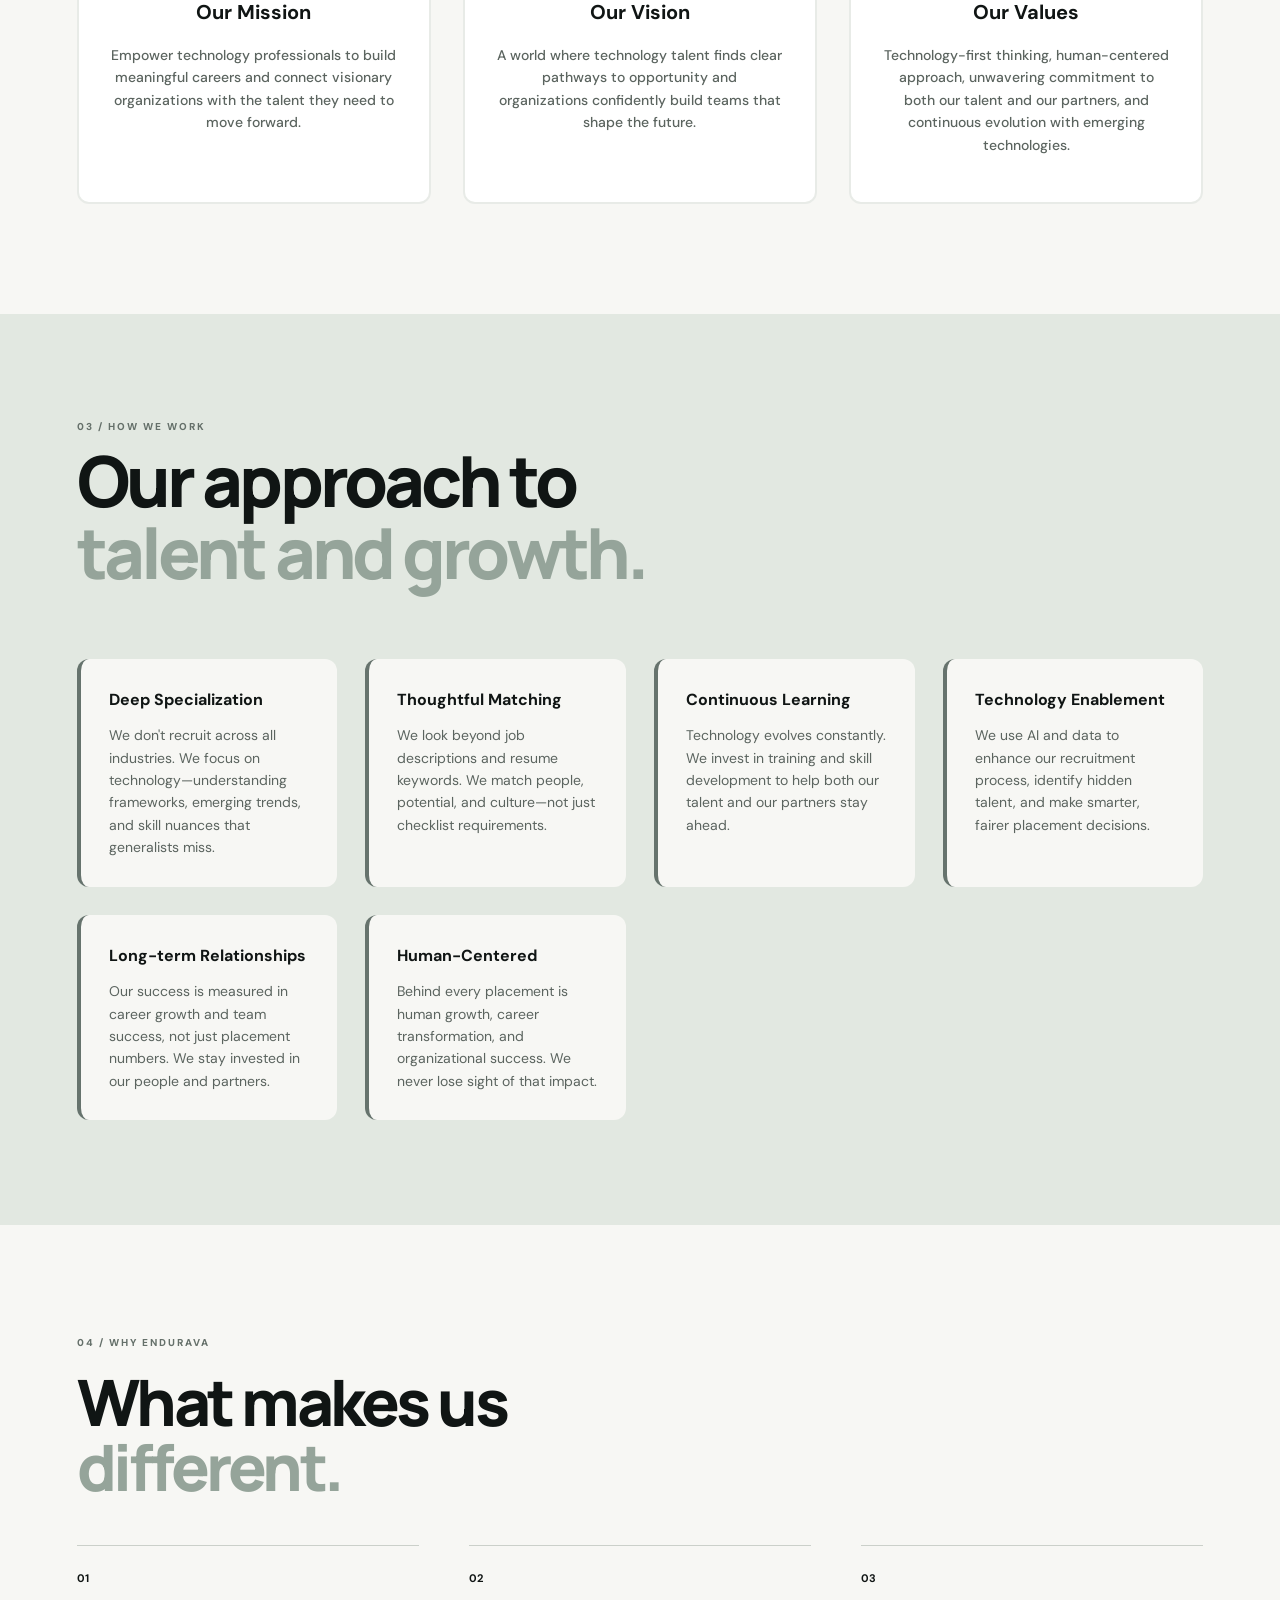
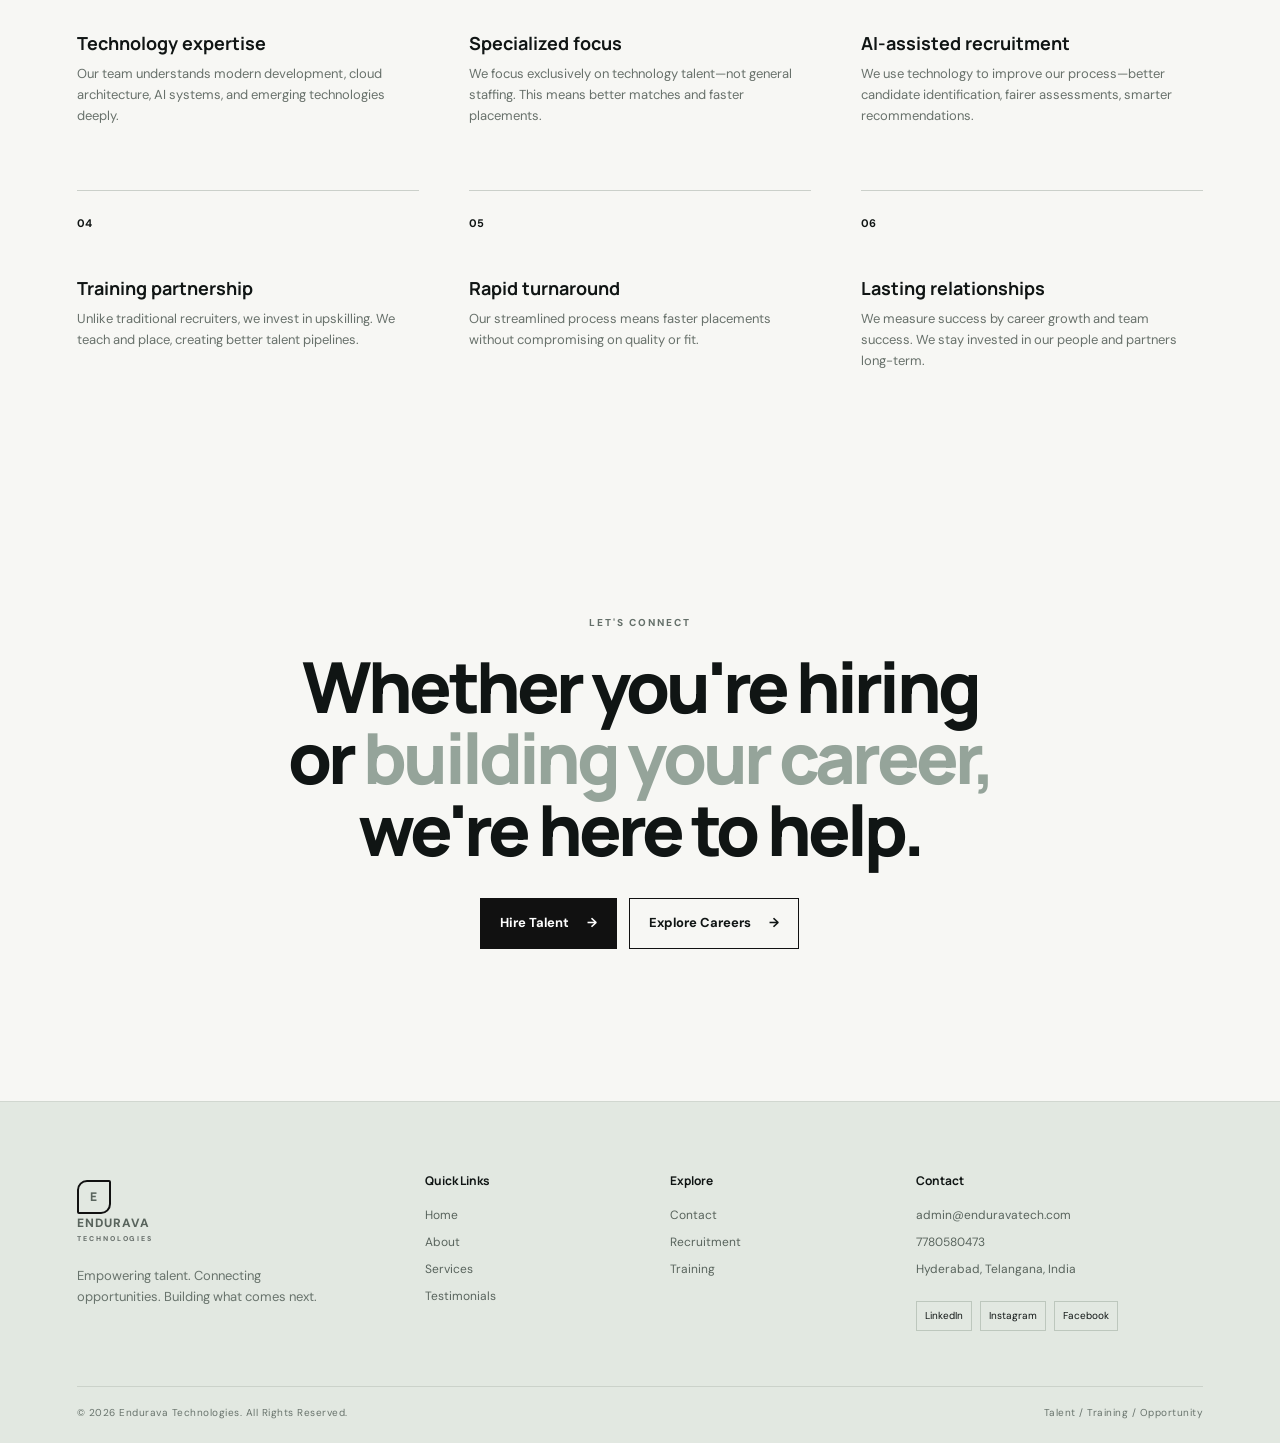
==== commit 465be856: "change for the hover menu" ====
--- a/about/index.html
+++ b/about/index.html
@@ -22,7 +22,7 @@
     </section>
 
     <!-- OUR STORY -->
-    <section class="band band-dark">
+    <section class="band band-dark" id="our-story">
       <div class="page-wrap intro-grid">
         <p class="section-label">01 / OUR STORY</p>
         <div>
@@ -34,7 +34,7 @@
     </section>
 
     <!-- MISSION, VISION, VALUES -->
-    <section class="section page-wrap">
+    <section class="section page-wrap" id="our-values">
       <div class="section-heading">
         <div>
           <p class="section-label">02 / FOUNDATION</p>
@@ -61,7 +61,7 @@
     </section>
 
     <!-- OUR APPROACH -->
-    <section class="band band-sage">
+    <section class="band band-sage" id="our-approach">
       <div class="page-wrap">
         <div class="section-heading">
           <div>
@@ -99,7 +99,7 @@
     </section>
 
     <!-- WHY CHOOSE ENDURAVA -->
-    <section class="section page-wrap">
+    <section class="section page-wrap" id="why-endurava">
       <div class="section-heading">
         <div>
           <p class="section-label">04 / WHY ENDURAVA</p>
--- a/styles.css
+++ b/styles.css
@@ -1,4 +1,4 @@
-:root{--animation-duration:0.6s;--transition-duration:0.3s;--reveal-stagger:50ms}*{box-sizing:border-box}html{scroll-behavior:smooth}body{margin:0;background:#f7f7f4;color:#101514;font-family:"DM Sans",sans-serif;line-height:1.6}a{text-decoration:none;color:inherit}h1,h2,h3,p{margin-top:0}.page-wrap{width:min(1180px,88vw);margin:0 auto}.site-header{height:82px;position:sticky;top:0;z-index:20;background:#f7f7f4ed;border-bottom:1px solid #dcded9;backdrop-filter:blur(14px)}.header-inner{width:min(1280px,90vw);height:100%;margin:auto;display:flex;align-items:center;gap:32px}.brand{display:flex;align-items:center;gap:10px;font-size:15px;font-weight:800;letter-spacing:.08em;white-space:nowrap}.brand small{display:block;color:#68706c;font-size:7px;letter-spacing:.28em}.brand-mark{width:34px;height:34px;border:2px solid #111;display:grid;place-items:center;font-family:Manrope;font-weight:800;border-radius:10px 2px 10px 2px}.main-nav{display:flex;align-items:center;gap:24px;margin-left:auto;font-size:13px;font-weight:600}.main-nav a{position:relative;color:#5b645f}.main-nav a:hover,.main-nav a.active{color:#101514}.main-nav a.active:after{content:"";position:absolute;left:0;right:0;bottom:-11px;height:2px;background:#101514}.header-cta,.btn{display:inline-flex;align-items:center;justify-content:center;gap:18px;font-weight:700;font-size:13px}.header-cta{border:1px solid #111;padding:10px 14px}.menu-btn{display:none;background:none;border:0;padding:8px}.menu-btn span{display:block;width:24px;height:2px;background:#111;margin:5px}.home-hero{min-height:690px;display:grid;grid-template-columns:1.03fr .97fr;gap:min(7vw,94px);align-items:center;padding:76px 0}.hero-copy h1 span.highlight{background:linear-gradient(135deg,#66736d,#101514);-webkit-background-clip:text;-webkit-text-fill-color:transparent;background-clip:text}.hero-copy h1 em{font-style:normal;color:#66736d}.eyebrow,.section-label{font-size:10px;font-weight:800;letter-spacing:.2em;color:#65706a}.hero-copy h1,.section h2,.band h2,.final-cta h2{font-family:Manrope,sans-serif;font-weight:800;letter-spacing:-.055em;line-height:1.02}.hero-copy h1{font-size:clamp(48px,6.4vw,85px);margin:20px 0 25px}.hero-copy h1 em{color:#66736d;font-style:normal}.hero-lead{max-width:590px;font-size:18px;color:#59625e}.button-row{display:flex;gap:12px;flex-wrap:wrap;margin:32px 0}.btn{padding:14px 19px;border:1px solid #111}.btn-dark{background:#111;color:#fff}.btn-line{background:transparent}.btn-light{background:#f7f7f4;color:#111;border-color:#f7f7f4}.btn:hover,.header-cta:hover{transform:translateY(-2px)}.hero-proof{display:flex;gap:38px;margin-top:58px}.hero-proof div{display:flex;gap:11px;align-items:flex-start}.hero-proof strong,.card-number{font-size:10px}.hero-proof span{font-size:11px;line-height:1.25;color:#68716b}.hero-visual{height:510px;position:relative;overflow:hidden;background:#e2e8e1}.visual-grid{position:absolute;inset:0;background-image:linear-gradient(#fff8 1px,transparent 1px),linear-gradient(90deg,#fff8 1px,transparent 1px);background-size:40px 40px;transform:perspective(500px) rotateX(58deg) scale(1.5);transform-origin:center bottom}.visual-orbit{position:absolute;border:1px solid #738178;border-radius:50%;transform:rotate(-24deg)}.orbit-one{width:420px;height:210px;right:-65px;top:100px}.orbit-two{width:310px;height:155px;right:0;top:130px;transform:rotate(35deg)}.visual-panel{position:absolute;left:9%;top:16%;width:255px;padding:24px;background:#f7f7f4eb;border:1px solid #fff;box-shadow:0 20px 45px #0001}.visual-panel span{font-size:9px;letter-spacing:.18em}.visual-panel b{display:block;margin-top:30px;font:800 25px/1.05 Manrope}.visual-panel i{position:absolute;right:20px;bottom:17px;font-size:22px}.visual-node{position:absolute;width:17px;height:17px;border:4px solid #f7f7f4;background:#111;border-radius:50%;box-shadow:0 0 0 1px #111}.node-one{right:22%;top:28%}.node-two{right:39%;top:52%}.node-three{right:8%;top:65%;background:#758278}.band{padding:105px 0}.band-dark{background:#111;color:#f6f6f1}.band-sage{background:#e2e8e1}.intro-grid,.split-feature{display:grid;grid-template-columns:.7fr 1.3fr;gap:min(10vw,134px)}.band h2,.final-cta h2{font-size:clamp(44px,5.5vw,73px);margin:0 0 25px}.band h2 span,.section h2 span,.final-cta h2 span{color:#95a49a}.large-copy{font-size:20px;max-width:650px;color:#bac3bc}.dark-copy{color:#5e6962}.band-sage .large-copy{color:#5e6962}.text-link{display:inline-block;border-bottom:1px solid #111;padding-bottom:4px;font-size:13px;font-weight:700}.light-link{border-color:#aeb9b0;color:#f6f6f1}.section{padding-top:110px;padding-bottom:110px}.section-heading{display:flex;align-items:end;justify-content:space-between;gap:30px;margin-bottom:45px}.heading-note{max-width:290px;color:#68716b;font-size:13px}.section h2{font-size:clamp(42px,5vw,68px);margin:18px 0 0}.card-grid{display:grid;gap:0}.card-grid.four{grid-template-columns:repeat(4,1fr);border-top:1px solid #d4d8d2;border-left:1px solid #d4d8d2}.service-card{min-height:300px;padding:26px;border-right:1px solid #d4d8d2;border-bottom:1px solid #d4d8d2}.line-icon{font-size:30px;margin:38px 0 17px}.service-card h3,.benefit-grid h3{font:700 18px Manrope;margin-bottom:9px}.service-card p,.benefit-grid p{font-size:13px;color:#68716b}.benefit-grid{display:grid;grid-template-columns:repeat(3,1fr);gap:50px}.benefit-grid>div{border-top:1px solid #cbd0ca;padding-top:18px}.benefit-grid strong{font-size:11px}.benefit-grid h3{margin-top:42px}.dark-heading{margin-bottom:42px}.quote-grid{display:grid;grid-template-columns:repeat(2,1fr);gap:18px}.quote-grid blockquote{margin:0;padding:28px;background:#1b211e;border:1px solid #39423c}.stars{color:#c5d0c7;font-size:12px;letter-spacing:3px}.quote-grid p{font:600 20px/1.35 Manrope;margin:23px 0 35px}.quote-grid footer{display:flex;gap:15px;font-weight:700}.quote-grid footer small{color:#9eaaa1;font-weight:400}.final-cta{text-align:center;padding-top:120px;padding-bottom:120px}.final-cta h2{margin:20px 0}.final-cta>p:not(.section-label){max-width:480px;margin:0 auto;color:#647068}.final-cta .button-row{justify-content:center}.service-list{border-top:1px solid #ccd1cb}.service-detail-head>span{font-size:10px;font-weight:800;letter-spacing:.15em;color:#68736c}.service-detail-head .line-icon{margin-top:58px}.service-detail h2{font:800 clamp(34px,4vw,54px)/1.04 Manrope;letter-spacing:-.05em;margin:0 0 20px}.service-detail h2 span{color:#66736d}.service-detail p{max-width:580px;color:#68736c}.service-detail ul{display:flex;gap:18px;flex-wrap:wrap;padding:0;margin:25px 0 0;list-style:none;color:#424c46;font-size:12px}.service-detail li{border-left:2px solid #a7b3aa;padding-left:10px}.mission-grid,.value-grid,.process-grid,.metric-grid,.story-grid{display:grid;gap:0}.mission-grid{grid-template-columns:repeat(3,1fr);margin-top:70px}.mission-grid>div,.value-grid article{border-top:1px solid #ccd1cb;padding:18px 28px 0 0}.mission-grid h3,.value-grid h3,.process-grid h3{font:700 18px Manrope;margin:35px 0 8px}.mission-grid p,.value-grid p,.process-grid p{font-size:13px;color:#68736c}.value-grid{grid-template-columns:repeat(3,1fr);border-top:0;gap:48px 35px}.value-grid article b{font-size:11px}.process-grid{grid-template-columns:repeat(5,1fr);gap:18px}.process-grid>div{border-top:1px solid #4b554e;padding-top:17px}.process-grid b{font-size:11px;color:#b7c4ba}.process-grid h3{font-size:15px;margin-top:35px}.process-grid p{color:#aeb9b0}.course-grid{display:grid;grid-template-columns:repeat(3,1fr);gap:18px}.course-grid.compact{grid-template-columns:repeat(3,1fr)}.course-card{min-height:400px;padding:25px;border:1px solid #d4d8d2;display:flex;flex-direction:column}.course-card h3{font:700 23px Manrope;margin:40px 0 10px}.course-card>p{color:#68736c;font-size:14px}.course-meta{display:grid;gap:4px;border-top:1px solid #d4d8d2;border-bottom:1px solid #d4d8d2;padding:13px 0;margin:22px 0;font-size:11px;color:#68736c}.skill-tags{display:flex;gap:6px;flex-wrap:wrap;margin-bottom:28px}.skill-tags span{padding:5px 8px;background:#e2e8e1;color:#59645d;font-size:10px}.course-card .text-link{margin-top:auto;width:max-content}.course-grid.compact .course-card{min-height:280px}.metric-grid{grid-template-columns:repeat(4,1fr);border-top:1px solid #414b44;border-left:1px solid #414b44}.metric-grid>div{padding:25px;border-right:1px solid #414b44;border-bottom:1px solid #414b44}.metric-grid strong{display:block;font:800 43px Manrope;color:#d1ddd3}.metric-grid span{display:block;margin-top:24px;font-size:12px}.metric-grid small{color:#9eaaa1}.story-grid{grid-template-columns:repeat(3,1fr);gap:18px}.story-card{padding:28px;border:1px solid #d4d8d2}.story-card>p{font:600 18px/1.4 Manrope;margin:25px 0 50px}.story-card footer{display:grid;gap:3px;font-size:13px}.story-card footer span{color:#68736c;font-size:11px}.light-quotes blockquote{background:#eef1ed;border-color:#d5dbd4;color:#101514}.light-quotes footer{color:#101514}.light-quotes footer small{color:#68736c}.contact-layout{display:grid;grid-template-columns:1fr 1fr;gap:min(10vw,134px)}.contact-layout h2{font-size:clamp(45px,5vw,68px)}.contact-details{margin:45px 0}.contact-details>div{border-top:1px solid #ccd1cb;padding:15px 0}.contact-details span{display:block;font-size:10px;letter-spacing:.14em;text-transform:uppercase;color:#68736c}.contact-details a,.contact-details p{display:block;margin:4px 0 0;font-weight:600}.map-placeholder{height:190px;background:#e2e8e1;padding:24px;display:flex;flex-direction:column;justify-content:end;position:relative;overflow:hidden}.map-placeholder:before{content:"";position:absolute;inset:0;background-image:linear-gradient(35deg,transparent 49%,#ffffff99 50%,transparent 51%),linear-gradient(125deg,transparent 49%,#ffffff99 50%,transparent 51%);background-size:80px 80px}.map-placeholder>*{position:relative}.map-placeholder span{font-size:9px;letter-spacing:.16em}.map-placeholder strong{font:700 20px Manrope;margin-top:6px}.map-placeholder small{color:#68736c;font-size:11px}.enquiry-form{display:grid;gap:20px}.enquiry-form label{font-size:11px;font-weight:700;letter-spacing:.08em}.enquiry-form input,.enquiry-form select,.enquiry-form textarea{display:block;width:100%;border:0;border-bottom:1px solid #aeb5b0;background:transparent;padding:12px 0;font:inherit;outline:none;resize:vertical}.enquiry-form input:focus,.enquiry-form select:focus,.enquiry-form textarea:focus{border-color:#111}.form-message{display:none;color:#526057;font-size:13px;border-left:2px solid #7b8c80;padding-left:12px}.form-message.visible{display:block}.form-honeypot{position:absolute;left:-9999px;width:1px;height:1px;opacity:0}.courses-loading,.courses-empty,.courses-error{grid-column:1/-1;text-align:center;padding:40px 20px;color:#68736c;font-size:14px}.courses-error{color:#b3261e}.site-footer{background:#e2e8e1;border-top:1px solid #d1d7d0;padding:70px 0 22px}.footer-grid{display:grid;grid-template-columns:1.5fr 1fr 1fr 1.4fr;gap:40px}.footer-brand{display:inline-flex}.footer-grid>div>p{color:#68736c;max-width:260px;font-size:13px;margin-top:22px}.footer-grid h3{font:700 12px Manrope;margin:0 0 17px}.footer-grid>div>a,.footer-grid>div>span{display:block;color:#59645d;font-size:12px;margin:8px 0}.socials{display:flex;gap:8px;margin-top:22px}.socials span{border:1px solid #bdc7bd;padding:6px 8px;font-size:10px!important}.footer-bottom{display:flex;justify-content:space-between;border-top:1px solid #cbd2ca;margin-top:55px;padding-top:18px;color:#68736c;font-size:10px;letter-spacing:.05em}@media(max-width:950px){.main-nav{gap:14px}.header-inner{gap:16px}.header-cta{padding:9px 11px}.home-hero{gap:4vw}.card-grid.four{grid-template-columns:repeat(2,1fr)}.course-grid{grid-template-columns:repeat(2,1fr)}.process-grid{grid-template-columns:repeat(3,1fr);row-gap:35px}}@media(max-width:760px){.site-header{height:72px}.header-inner{width:90vw}.main-nav{display:none;position:absolute;left:0;right:0;top:72px;padding:23px 5vw;background:#f7f7f4;border-bottom:1px solid #dcded9;flex-direction:column;align-items:flex-start;gap:18px;box-shadow:0 15px 25px #0000000b}.main-nav.open{display:flex}.main-nav a.active:after{bottom:-5px}.menu-btn{display:block;margin-left:auto}.header-cta{display:none}.home-hero{display:block;padding:64px 0 72px}.page-hero{padding:70px 0 65px}.hero-copy h1,.page-hero h1{font-size:clamp(46px,13vw,74px)}.hero-visual{height:350px;margin-top:45px}.hero-proof{gap:18px;margin-top:45px}.intro-grid,.split-feature,.service-detail,.contact-layout{grid-template-columns:1fr;gap:35px}.band,.section{padding:75px 0}.section-heading{display:block}.section-heading>.text-link{margin-top:20px}.card-grid.four,.benefit-grid,.quote-grid,.mission-grid,.value-grid,.course-grid,.course-grid.compact,.metric-grid,.story-grid{grid-template-columns:1fr}.service-card{min-height:240px}.benefit-grid{gap:25px}.benefit-grid h3{margin-top:25px}.service-detail-head .line-icon{margin-top:25px}.process-grid{grid-template-columns:1fr 1fr}.footer-grid{grid-template-columns:1fr 1fr;gap:35px}.footer-grid>div:first-child{grid-column:1/-1}.footer-bottom{display:block;line-height:2}.footer-bottom span{display:block}}
+:root{--animation-duration:0.6s;--transition-duration:0.3s;--reveal-stagger:50ms}*{box-sizing:border-box}html{scroll-behavior:smooth}body{margin:0;background:#f7f7f4;color:#101514;font-family:"DM Sans",sans-serif;line-height:1.6}a{text-decoration:none;color:inherit}h1,h2,h3,p{margin-top:0}.page-wrap{width:min(1180px,88vw);margin:0 auto}.site-header{height:82px;position:sticky;top:0;z-index:20;background:#f7f7f4ed;border-bottom:1px solid #dcded9;backdrop-filter:blur(14px)}.header-inner{width:min(1280px,90vw);height:100%;margin:auto;display:flex;align-items:center;gap:32px}.brand{display:flex;align-items:center;gap:10px;font-size:15px;font-weight:800;letter-spacing:.08em;white-space:nowrap}.brand small{display:block;color:#68706c;font-size:7px;letter-spacing:.28em}.brand-mark{width:34px;height:34px;border:2px solid #111;display:grid;place-items:center;font-family:Manrope;font-weight:800;border-radius:10px 2px 10px 2px}.main-nav{display:flex;align-items:center;gap:24px;margin-left:auto;font-size:13px;font-weight:600}.main-nav a{position:relative;color:#5b645f}.main-nav a:hover,.main-nav a.active{color:#101514}.main-nav a.active:after{content:"";position:absolute;left:0;right:0;bottom:-11px;height:2px;background:#101514}.header-cta,.btn{display:inline-flex;align-items:center;justify-content:center;gap:18px;font-weight:700;font-size:13px}.header-cta{border:1px solid #111;padding:10px 14px}.menu-btn{display:none;background:none;border:0;padding:8px}.menu-btn span{display:block;width:24px;height:2px;background:#111;margin:5px}.home-hero{min-height:690px;display:grid;grid-template-columns:1.03fr .97fr;gap:min(7vw,94px);align-items:center;padding:76px 0}.hero-copy h1 span.highlight{background:linear-gradient(135deg,#66736d,#101514);-webkit-background-clip:text;-webkit-text-fill-color:transparent;background-clip:text}.hero-copy h1 em{font-style:normal;color:#66736d}.eyebrow,.section-label{font-size:10px;font-weight:800;letter-spacing:.2em;color:#65706a}.hero-copy h1,.section h2,.band h2,.final-cta h2{font-family:Manrope,sans-serif;font-weight:800;letter-spacing:-.055em;line-height:1.02}.hero-copy h1{font-size:clamp(48px,6.4vw,85px);margin:20px 0 25px}.hero-copy h1 em{color:#66736d;font-style:normal}.hero-lead{max-width:590px;font-size:18px;color:#59625e}.button-row{display:flex;gap:12px;flex-wrap:wrap;margin:32px 0}.btn{padding:14px 19px;border:1px solid #111}.btn-dark{background:#111;color:#fff}.btn-line{background:transparent}.btn-light{background:#f7f7f4;color:#111;border-color:#f7f7f4}.btn:hover,.header-cta:hover{transform:translateY(-2px)}.hero-proof{display:flex;gap:38px;margin-top:58px}.hero-proof div{display:flex;gap:11px;align-items:flex-start}.hero-proof strong,.card-number{font-size:10px}.hero-proof span{font-size:11px;line-height:1.25;color:#68716b}.hero-visual{height:510px;position:relative;overflow:hidden;background:#e2e8e1}.visual-grid{position:absolute;inset:0;background-image:linear-gradient(#fff8 1px,transparent 1px),linear-gradient(90deg,#fff8 1px,transparent 1px);background-size:40px 40px;transform:perspective(500px) rotateX(58deg) scale(1.5);transform-origin:center bottom}.visual-orbit{position:absolute;border:1px solid #738178;border-radius:50%;transform:rotate(-24deg)}.orbit-one{width:420px;height:210px;right:-65px;top:100px}.orbit-two{width:310px;height:155px;right:0;top:130px;transform:rotate(35deg)}.visual-panel{position:absolute;left:9%;top:16%;width:255px;padding:24px;background:#f7f7f4eb;border:1px solid #fff;box-shadow:0 20px 45px #0001}.visual-panel span{font-size:9px;letter-spacing:.18em}.visual-panel b{display:block;margin-top:30px;font:800 25px/1.05 Manrope}.visual-panel i{position:absolute;right:20px;bottom:17px;font-size:22px}.visual-node{position:absolute;width:17px;height:17px;border:4px solid #f7f7f4;background:#111;border-radius:50%;box-shadow:0 0 0 1px #111}.node-one{right:22%;top:28%}.node-two{right:39%;top:52%}.node-three{right:8%;top:65%;background:#758278}.band{padding:105px 0}.band-dark{background:#111;color:#f6f6f1}.band-sage{background:#e2e8e1}.intro-grid,.split-feature{display:grid;grid-template-columns:.7fr 1.3fr;gap:min(10vw,134px)}.band h2,.final-cta h2{font-size:clamp(44px,5.5vw,73px);margin:0 0 25px}.band h2 span,.section h2 span,.final-cta h2 span{color:#95a49a}.large-copy{font-size:20px;max-width:650px;color:#bac3bc}.dark-copy{color:#5e6962}.band-sage .large-copy{color:#5e6962}.text-link{display:inline-block;border-bottom:1px solid #111;padding-bottom:4px;font-size:13px;font-weight:700}.light-link{border-color:#aeb9b0;color:#f6f6f1}.section{padding-top:110px;padding-bottom:110px}.section-heading{display:flex;align-items:end;justify-content:space-between;gap:30px;margin-bottom:45px}.heading-note{max-width:290px;color:#68716b;font-size:13px}.section h2{font-size:clamp(42px,5vw,68px);margin:18px 0 0}.card-grid{display:grid;gap:0}.card-grid.four{grid-template-columns:repeat(4,1fr);border-top:1px solid #d4d8d2;border-left:1px solid #d4d8d2}.service-card{min-height:300px;padding:26px;border-right:1px solid #d4d8d2;border-bottom:1px solid #d4d8d2}.line-icon{font-size:30px;margin:38px 0 17px}.service-card h3,.benefit-grid h3{font:700 18px Manrope;margin-bottom:9px}.service-card p,.benefit-grid p{font-size:13px;color:#68716b}.benefit-grid{display:grid;grid-template-columns:repeat(3,1fr);gap:50px}.benefit-grid>div{border-top:1px solid #cbd0ca;padding-top:18px}.benefit-grid strong{font-size:11px}.benefit-grid h3{margin-top:42px}.dark-heading{margin-bottom:42px}.quote-grid{display:grid;grid-template-columns:repeat(2,1fr);gap:18px}.quote-grid blockquote{margin:0;padding:28px;background:#1b211e;border:1px solid #39423c}.stars{color:#c5d0c7;font-size:12px;letter-spacing:3px}.quote-grid p{font:600 20px/1.35 Manrope;margin:23px 0 35px}.quote-grid footer{display:flex;gap:15px;font-weight:700}.quote-grid footer small{color:#9eaaa1;font-weight:400}.final-cta{text-align:center;padding-top:120px;padding-bottom:120px}.final-cta h2{margin:20px 0}.final-cta>p:not(.section-label){max-width:480px;margin:0 auto;color:#647068}.final-cta .button-row{justify-content:center}.service-list{border-top:1px solid #ccd1cb}.service-detail h2{font:800 clamp(34px,4vw,54px)/1.04 Manrope;letter-spacing:-.05em;margin:0 0 20px}.service-detail h2 span{color:#66736d}.service-detail p{max-width:580px;color:#68736c}.service-detail ul{display:flex;gap:18px;flex-wrap:wrap;padding:0;margin:25px 0 0;list-style:none;color:#424c46;font-size:12px}.mission-grid,.value-grid,.process-grid,.metric-grid,.story-grid{display:grid;gap:0}.mission-grid{grid-template-columns:repeat(3,1fr);margin-top:70px}.mission-grid>div,.value-grid article{border-top:1px solid #ccd1cb;padding:18px 28px 0 0}.mission-grid h3,.value-grid h3,.process-grid h3{font:700 18px Manrope;margin:35px 0 8px}.mission-grid p,.value-grid p,.process-grid p{font-size:13px;color:#68736c}.value-grid{grid-template-columns:repeat(3,1fr);border-top:0;gap:48px 35px}.value-grid article b{font-size:11px}.process-grid{grid-template-columns:repeat(5,1fr);gap:18px}.process-grid>div{border-top:1px solid #4b554e;padding-top:17px}.process-grid b{font-size:11px;color:#b7c4ba}.process-grid h3{font-size:15px;margin-top:35px}.process-grid p{color:#aeb9b0}.metric-grid{grid-template-columns:repeat(4,1fr);border-top:1px solid #414b44;border-left:1px solid #414b44}.metric-grid>div{padding:25px;border-right:1px solid #414b44;border-bottom:1px solid #414b44}.metric-grid strong{display:block;font:800 43px Manrope;color:#d1ddd3}.metric-grid span{display:block;margin-top:24px;font-size:12px}.metric-grid small{color:#9eaaa1}.story-grid{grid-template-columns:repeat(3,1fr);gap:18px}.story-card{padding:28px;border:1px solid #d4d8d2}.story-card>p{font:600 18px/1.4 Manrope;margin:25px 0 50px}.story-card footer{display:grid;gap:3px;font-size:13px}.story-card footer span{color:#68736c;font-size:11px}.light-quotes blockquote{background:#eef1ed;border-color:#d5dbd4;color:#101514}.light-quotes footer{color:#101514}.light-quotes footer small{color:#68736c}.contact-layout{display:grid;grid-template-columns:1fr 1fr;gap:min(10vw,134px)}.contact-layout h2{font-size:clamp(45px,5vw,68px)}.contact-details{margin:45px 0}.contact-details>div{border-top:1px solid #ccd1cb;padding:15px 0}.contact-details span{display:block;font-size:10px;letter-spacing:.14em;text-transform:uppercase;color:#68736c}.contact-details a,.contact-details p{display:block;margin:4px 0 0;font-weight:600}.map-placeholder{height:190px;background:#e2e8e1;padding:24px;display:flex;flex-direction:column;justify-content:end;position:relative;overflow:hidden}.map-placeholder:before{content:"";position:absolute;inset:0;background-image:linear-gradient(35deg,transparent 49%,#ffffff99 50%,transparent 51%),linear-gradient(125deg,transparent 49%,#ffffff99 50%,transparent 51%);background-size:80px 80px}.map-placeholder>*{position:relative}.map-placeholder span{font-size:9px;letter-spacing:.16em}.map-placeholder strong{font:700 20px Manrope;margin-top:6px}.map-placeholder small{color:#68736c;font-size:11px}.form-message{display:none;color:#526057;font-size:13px;border-left:2px solid #7b8c80;padding-left:12px}.form-message.visible{display:block}.form-honeypot{position:absolute;left:-9999px;width:1px;height:1px;opacity:0}.site-footer{background:#e2e8e1;border-top:1px solid #d1d7d0;padding:70px 0 22px}.footer-grid{display:grid;grid-template-columns:1.5fr 1fr 1fr 1.4fr;gap:40px}.footer-brand{display:inline-flex}.footer-grid>div>p{color:#68736c;max-width:260px;font-size:13px;margin-top:22px}.footer-grid h3{font:700 12px Manrope;margin:0 0 17px}.footer-grid>div>a,.footer-grid>div>span{display:block;color:#59645d;font-size:12px;margin:8px 0}.socials{display:flex;gap:8px;margin-top:22px}.socials span{border:1px solid #bdc7bd;padding:6px 8px;font-size:10px!important}.footer-bottom{display:flex;justify-content:space-between;border-top:1px solid #cbd2ca;margin-top:55px;padding-top:18px;color:#68736c;font-size:10px;letter-spacing:.05em}@media(max-width:950px){.main-nav{gap:14px}.header-inner{gap:16px}.header-cta{padding:9px 11px}.home-hero{gap:4vw}.card-grid.four{grid-template-columns:repeat(2,1fr)}.process-grid{grid-template-columns:repeat(3,1fr);row-gap:35px}}@media(max-width:760px){.site-header{height:72px}.header-inner{width:90vw}.main-nav{display:none;position:absolute;left:0;right:0;top:72px;padding:23px 5vw;background:#f7f7f4;border-bottom:1px solid #dcded9;flex-direction:column;align-items:flex-start;gap:18px;box-shadow:0 15px 25px #0000000b}.main-nav.open{display:flex}.main-nav a.active:after{bottom:-5px}.menu-btn{display:block;margin-left:auto}.header-cta{display:none}.home-hero{display:block;padding:64px 0 72px}.page-hero{padding:70px 0 65px}.hero-copy h1,.page-hero h1{font-size:clamp(46px,13vw,74px)}.hero-visual{height:350px;margin-top:45px}.hero-proof{gap:18px;margin-top:45px}.intro-grid,.split-feature,.contact-layout{grid-template-columns:1fr;gap:35px}.band,.section{padding:75px 0}.section-heading{display:block}.section-heading>.text-link{margin-top:20px}.card-grid.four,.benefit-grid,.quote-grid,.mission-grid,.value-grid,.metric-grid,.story-grid{grid-template-columns:1fr}.service-card{min-height:240px}.benefit-grid{gap:25px}.benefit-grid h3{margin-top:25px}.process-grid{grid-template-columns:1fr 1fr}.footer-grid{grid-template-columns:1fr 1fr;gap:35px}.footer-grid>div:first-child{grid-column:1/-1}.footer-bottom{display:block;line-height:2}.footer-bottom span{display:block}}
 
 /* ========================================
    ANIMATION KEYFRAMES & UTILITY CLASSES
@@ -47,7 +47,7 @@
 .text-link{position:relative;display:inline-flex;align-items:center;gap:8px;color:#101514;transition:color var(--transition-duration) ease-out}.text-link::after{content:"";position:absolute;bottom:-2px;left:0;width:0;height:2px;background:currentColor;transition:width var(--transition-duration) ease-out}.text-link:hover::after{width:100%}
 
 /* Card Hover Effects */
-.service-card,.course-card,.testimonial-card{transition:all var(--transition-duration) ease-out}.service-card:hover,.course-card:hover,.testimonial-card:hover{transform:translateY(-4px)}.service-card:hover .line-icon,.course-card:hover .line-icon{animation:iconBounce .6s ease-out}
+.service-card{transition:all var(--transition-duration) ease-out}.service-card:hover{transform:translateY(-4px)}.service-card:hover .line-icon{animation:iconBounce .6s ease-out}
 
 /* Icon Bounce Animation */
 @keyframes iconBounce{0%{transform:translateY(0)}50%{transform:translateY(-8px)}100%{transform:translateY(0)}}.line-icon{display:inline-block;transition:transform var(--transition-duration) ease-out}
@@ -88,7 +88,7 @@
 .recruitment-process{display:grid;grid-template-columns:repeat(auto-fit,minmax(140px,1fr));gap:24px;margin-top:40px}.process-step{background:#fff;padding:30px 20px;border-radius:12px;border:2px solid #e8ebe7;text-align:center;transition:all var(--transition-duration) ease-out;position:relative}.process-step:hover{border-color:#101514;transform:translateY(-4px);box-shadow:0 12px 24px rgba(16,21,20,.08)}.step-number{font-size:28px;font-weight:700;color:#66736d;margin-bottom:12px}.process-step h3{font-size:16px;font-weight:700;margin:12px 0;color:#101514}.process-step p{font-size:13px;color:#5b645f;margin:0;line-height:1.5}
 
 /* Service Detail List */
-.service-list{display:grid;gap:48px;margin-top:40px}.service-detail{padding:40px;background:#fff;border-radius:16px;border-left:4px solid #66736d;transition:all var(--transition-duration) ease-out}.service-detail:hover{border-left-color:#101514;transform:translateX(4px);box-shadow:0 16px 32px rgba(16,21,20,.08)}.service-detail-head{display:flex;justify-content:space-between;align-items:flex-start;margin-bottom:24px;gap:16px}.service-detail-head span{font-size:12px;font-weight:700;letter-spacing:.1em;color:#65706a}.service-detail-head .line-icon{font-size:24px;color:#66736d}.service-detail h2{margin:0 0 16px 0;font-size:clamp(20px,4vw,28px)}.service-detail p{color:#5b645f;margin-bottom:20px}.service-detail ul{list-style:none;padding:0;margin:0}.service-detail li{padding-left:24px;margin-bottom:12px;position:relative;color:#5b645f;font-size:14px}.service-detail li::before{content:'✓';position:absolute;left:0;color:#66736d;font-weight:700}
+.service-list{display:grid;gap:48px;margin-top:40px}.service-detail{padding:40px;background:#fff;border-radius:16px;border-left:4px solid #66736d;transition:all var(--transition-duration) ease-out}.service-detail:hover{border-left-color:#101514;transform:translateX(4px);box-shadow:0 16px 32px rgba(16,21,20,.08)}.service-detail-head{display:flex;justify-content:space-between;align-items:flex-start;margin-bottom:24px;gap:16px}.service-detail-head span{font-size:12px;font-weight:700;letter-spacing:.1em;color:#65706a}.service-detail-head .line-icon{font-size:24px;color:#66736d}.service-detail h2{margin:0 0 16px 0;font-size:clamp(20px,4vw,28px)}.service-detail p{color:#5b645f;margin-bottom:20px}.service-detail ul{list-style:none;padding:0;margin:0}.service-detail li{padding-left:24px;margin-bottom:12px;position:relative;color:#5b645f;font-size:14px}.service-detail li::before{content:'✓';position:absolute;left:0;top:1px;width:16px;height:16px;border-radius:50%;background:#e2e8e1;color:#4c5850;font-size:10px;font-weight:700;line-height:16px;text-align:center}
 
 
 /* About Page Components */
@@ -189,13 +189,13 @@
 
 #eva-chat-container{font-family:inherit}
 
-.chat-toggle-btn{position:fixed;bottom:28px;right:28px;width:60px;height:60px;border-radius:50%;background:linear-gradient(135deg,#101514,#66736d);border:none;cursor:pointer;display:flex;align-items:center;justify-content:center;font-size:24px;box-shadow:0 4px 20px rgba(16,21,20,.2);z-index:999;transition:all .3s ease;animation:float 3s ease-in-out infinite}.chat-toggle-btn:hover{transform:scale(1.1);box-shadow:0 8px 30px rgba(16,21,20,.3)}.chat-toggle-btn.active{background:linear-gradient(135deg,#66736d,#101514)}.chat-badge{position:absolute;top:8px;right:8px;width:10px;height:10px;background:#ff6b6b;border-radius:50%;font-size:6px;color:#fff;display:flex;align-items:center;justify-content:center;animation:pulse 2s infinite}.chat-nudge{position:fixed;bottom:96px;right:28px;background:#101514;color:#fff;padding:10px 16px;border-radius:20px 20px 4px 20px;font-size:13px;font-weight:600;white-space:nowrap;box-shadow:0 8px 24px rgba(16,21,20,.25);z-index:999;cursor:pointer;animation:fadeUp .4s ease}
-
-.chat-window{position:fixed;bottom:100px;right:28px;width:360px;max-width:90vw;height:600px;max-height:80vh;background:#fff;border-radius:16px;box-shadow:0 8px 32px rgba(16,21,20,.15);display:flex;flex-direction:column;z-index:998;animation:chatSlideUp .3s ease;border:1px solid #e8ebe7}@media(max-width:480px){.chat-window{width:calc(100vw - 32px);bottom:calc(28px + 60px + 20px);right:16px;left:16px}.chat-nudge{right:16px;max-width:calc(100vw - 90px);white-space:normal}}
+.chat-toggle-btn{position:fixed;bottom:28px;right:28px;width:60px;height:60px;border-radius:50%;background:linear-gradient(135deg,#101514,#66736d);border:none;cursor:pointer;display:flex;align-items:center;justify-content:center;color:#fff;box-shadow:0 4px 20px rgba(16,21,20,.2);z-index:999;transition:all .3s ease}.chat-toggle-btn:hover{transform:scale(1.1);box-shadow:0 8px 30px rgba(16,21,20,.3)}.chat-toggle-btn.active{background:linear-gradient(135deg,#66736d,#101514)}.chat-badge{position:absolute;top:8px;right:8px;width:10px;height:10px;background:#ff6b6b;border-radius:50%;font-size:6px;color:#fff;display:flex;align-items:center;justify-content:center;animation:pulse 2s infinite}
+
+.chat-window{position:fixed;bottom:100px;right:28px;width:360px;max-width:90vw;height:600px;max-height:80vh;background:#fff;border-radius:16px;box-shadow:0 8px 32px rgba(16,21,20,.15);display:flex;flex-direction:column;z-index:998;animation:chatSlideUp .3s ease;border:1px solid #e8ebe7}@media(max-width:480px){.chat-window{width:calc(100vw - 32px);bottom:calc(28px + 60px + 20px);right:16px;left:16px}}
 
 @keyframes chatSlideUp{from{transform:translateY(20px);opacity:0}to{transform:translateY(0);opacity:1}}
 
-.chat-header{background:linear-gradient(135deg,#101514,#66736d);color:#fff;padding:20px;border-radius:16px 16px 0 0;display:flex;justify-content:space-between;align-items:flex-start;gap:16px}.chat-header h3{margin:0;font-size:18px;font-weight:700}.chat-header p{margin:4px 0 0 0;font-size:12px;opacity:.8}.chat-close-btn{background:none;border:none;color:#fff;font-size:24px;cursor:pointer;padding:0;width:24px;height:24px;display:flex;align-items:center;justify-content:center;transition:transform .2s}.chat-close-btn:hover{transform:scale(1.2)}
+.chat-header{background:linear-gradient(135deg,#101514,#66736d);color:#fff;padding:20px;border-radius:16px 16px 0 0;display:flex;justify-content:space-between;align-items:flex-start;gap:16px}.chat-header h3{margin:0;font-size:18px;font-weight:700}.chat-header p{margin:4px 0 0 0;font-size:12px;opacity:.8}.chat-icon{display:flex}.chat-close-btn{background:none;border:none;color:#fff;cursor:pointer;padding:0;width:24px;height:24px;display:flex;align-items:center;justify-content:center;transition:transform .2s}.chat-close-btn:hover{transform:scale(1.2)}
 
 .chat-messages{flex:1;overflow-y:auto;padding:20px;display:flex;flex-direction:column;gap:12px;background:#fafaf8}
 
@@ -205,7 +205,7 @@
 
 .user-message{justify-content:flex-end}.user-message .message-content{background:#101514;color:#fff;padding:12px 16px;border-radius:12px;border-radius:12px 0 12px 12px;max-width:85%;word-wrap:break-word;font-size:14px}
 
-.bot-message{justify-content:flex-start}.message-avatar{width:32px;height:32px;flex-shrink:0;display:flex;align-items:center;justify-content:center;font-size:18px}.bot-message .message-content{background:#e8ebe7;color:#101514;padding:12px 16px;border-radius:12px;border-radius:0 12px 12px 12px;max-width:85%;word-wrap:break-word;font-size:14px;line-height:1.5}
+.bot-message{justify-content:flex-start}.message-avatar{width:32px;height:32px;flex-shrink:0;display:flex;align-items:center;justify-content:center;font-size:13px;font-weight:800;font-family:Manrope,sans-serif;background:#101514;color:#fff;border-radius:50%}.bot-message .message-content{background:#e8ebe7;color:#101514;padding:12px 16px;border-radius:12px;border-radius:0 12px 12px 12px;max-width:85%;word-wrap:break-word;font-size:14px;line-height:1.5}
 
 .chat-input-area{padding:16px;border-top:1px solid #e8ebe7;background:#fff;border-radius:0 0 16px 16px}
 
@@ -213,7 +213,12 @@
 
 .chat-input:focus{outline:none;border-color:#101514;background:#fff;box-shadow:0 0 0 3px rgba(101,112,106,.1)}
 
+/* Mega navigation */
+.site-header + main [id]{scroll-margin-top:96px}
+.site-header{z-index:100}.nav-item{position:relative}.nav-parent{display:flex;align-items:center}.main-nav .nav-link{padding:28px 0}.submenu-toggle{display:grid;place-items:center;width:18px;height:28px;padding:0;border:0;background:transparent;color:#5b645f;cursor:pointer;font:700 15px/1 inherit}.submenu-toggle span{transition:transform .2s ease}.nav-item.submenu-open .submenu-toggle span,.nav-item:hover .submenu-toggle span{transform:rotate(180deg)}.mega-menu{position:absolute;top:100%;left:50%;width:min(860px,calc(100vw - 32px));max-height:calc(100vh - 98px);overflow:auto;padding:25px 28px 18px;background:#fff;border:1px solid #d4d8d2;box-shadow:0 20px 45px rgba(16,21,20,.14);opacity:0;visibility:hidden;pointer-events:none;transform:translate(-50%,8px);transition:opacity .18s ease,transform .18s ease,visibility .18s;z-index:101}.mega-menu--home,.mega-menu--about,.mega-menu--stories{width:min(400px,calc(100vw - 32px))}.mega-menu--contact{width:min(330px,calc(100vw - 32px))}.nav-item:hover .mega-menu,.nav-item:focus-within .mega-menu,.nav-item.submenu-open .mega-menu{opacity:1;visibility:visible;pointer-events:auto;transform:translate(-50%,0)}.mega-menu-head{padding-bottom:18px;border-bottom:1px solid #e0e3de}.mega-menu-head p{margin:0 0 4px;font:800 17px Manrope,sans-serif;letter-spacing:-.03em}.mega-menu-head span{display:block;color:#68736c;font-size:12px;line-height:1.5}.mega-menu-groups{display:grid;grid-template-columns:repeat(3,minmax(0,1fr));gap:25px;padding:19px 0}.mega-menu--home .mega-menu-groups,.mega-menu--about .mega-menu-groups,.mega-menu--stories .mega-menu-groups,.mega-menu--contact .mega-menu-groups{grid-template-columns:1fr}.mega-menu-group h2{margin:0 0 10px;color:#65706a;font:800 9px/1.3 "DM Sans",sans-serif;letter-spacing:.16em;text-transform:uppercase}.main-nav .mega-menu-link{display:block;padding:8px 0;color:#101514}.mega-menu-link strong{display:block;font-size:12px;line-height:1.35}.mega-menu-link strong b{font-size:14px;opacity:0;transition:opacity .18s ease,transform .18s ease}.mega-menu-link small{display:block;margin-top:2px;color:#68736c;font-size:11px;line-height:1.4}.main-nav .mega-menu-link:hover strong,.main-nav .mega-menu-link:focus-visible strong{color:#526057}.mega-menu-link:hover b,.mega-menu-link:focus-visible b{opacity:1;transform:translateX(3px)}.mega-menu-footer{display:inline-flex;gap:8px;padding-top:13px;border-top:1px solid #e0e3de;color:#101514;font-size:12px;font-weight:700}.mega-menu-footer span{font-size:15px;transition:transform .18s ease}.mega-menu-footer:hover span{transform:translateX(3px)}.main-nav a:focus-visible,.submenu-toggle:focus-visible,.menu-btn:focus-visible,.header-cta:focus-visible{outline:2px solid #526057;outline-offset:4px}
+
+@media(max-width:760px){.main-nav{gap:0;padding:12px 5vw 18px}.main-nav .nav-item{width:100%;border-bottom:1px solid #dcded9}.nav-parent{justify-content:space-between}.main-nav .nav-link{flex:1;padding:12px 0;font-size:14px}.submenu-toggle{width:36px;height:44px}.mega-menu,.mega-menu--home,.mega-menu--about,.mega-menu--services,.mega-menu--stories,.mega-menu--contact{position:static;width:auto;max-height:0;margin:0 -5px;padding:0 5px;overflow:hidden;border:0;box-shadow:none;background:transparent;opacity:0;visibility:hidden;pointer-events:none;transform:none;transition:max-height .25s ease,opacity .2s ease,visibility .2s}.nav-item:hover .mega-menu,.nav-item:focus-within .mega-menu{opacity:0;visibility:hidden;pointer-events:none;transform:none}.nav-item.submenu-open .mega-menu{max-height:650px;padding:8px 5px 14px;opacity:1;visibility:visible;pointer-events:auto}.mega-menu-head{padding:0 0 10px}.mega-menu-head p{font-size:14px}.mega-menu-groups,.mega-menu--home .mega-menu-groups,.mega-menu--about .mega-menu-groups,.mega-menu--stories .mega-menu-groups,.mega-menu--contact .mega-menu-groups{grid-template-columns:1fr;padding:8px 0;gap:0}.mega-menu-group h2{margin-top:7px}.main-nav .mega-menu-link{padding:6px 0}.mega-menu-link small{font-size:10px}.mega-menu-footer{padding-top:9px}.main-nav a.active:after{bottom:6px}}
+
 .chat-quick-replies{display:grid;grid-template-columns:1fr;gap:8px}
 
 .quick-reply-btn{background:#f7f7f4;border:1px solid #dcded9;padding:10px 14px;border-radius:8px;cursor:pointer;font-size:13px;font-weight:600;color:#101514;transition:all .2s ease;text-align:left;white-space:normal}.quick-reply-btn:hover{background:#e8ebe7;border-color:#101514;transform:translateX(4px)}.quick-reply-btn:active{transform:scale(.98)}
-
